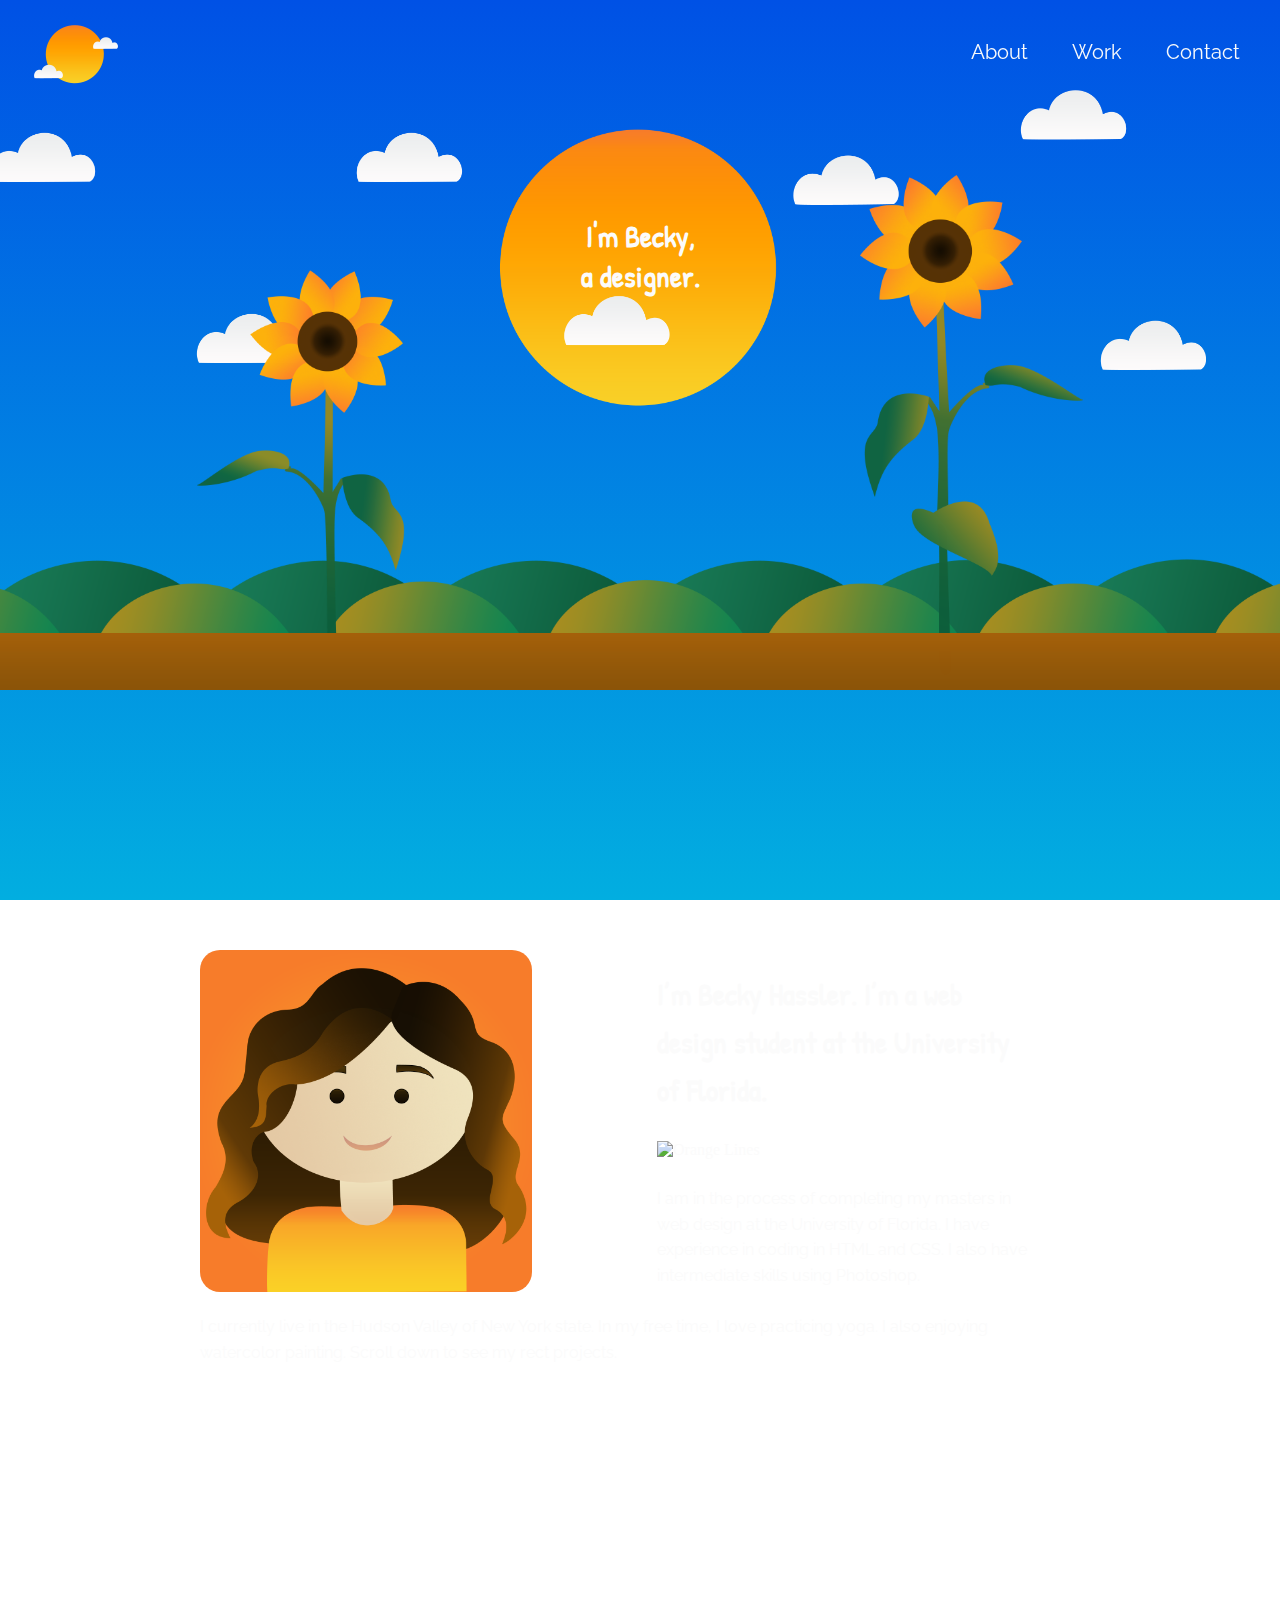
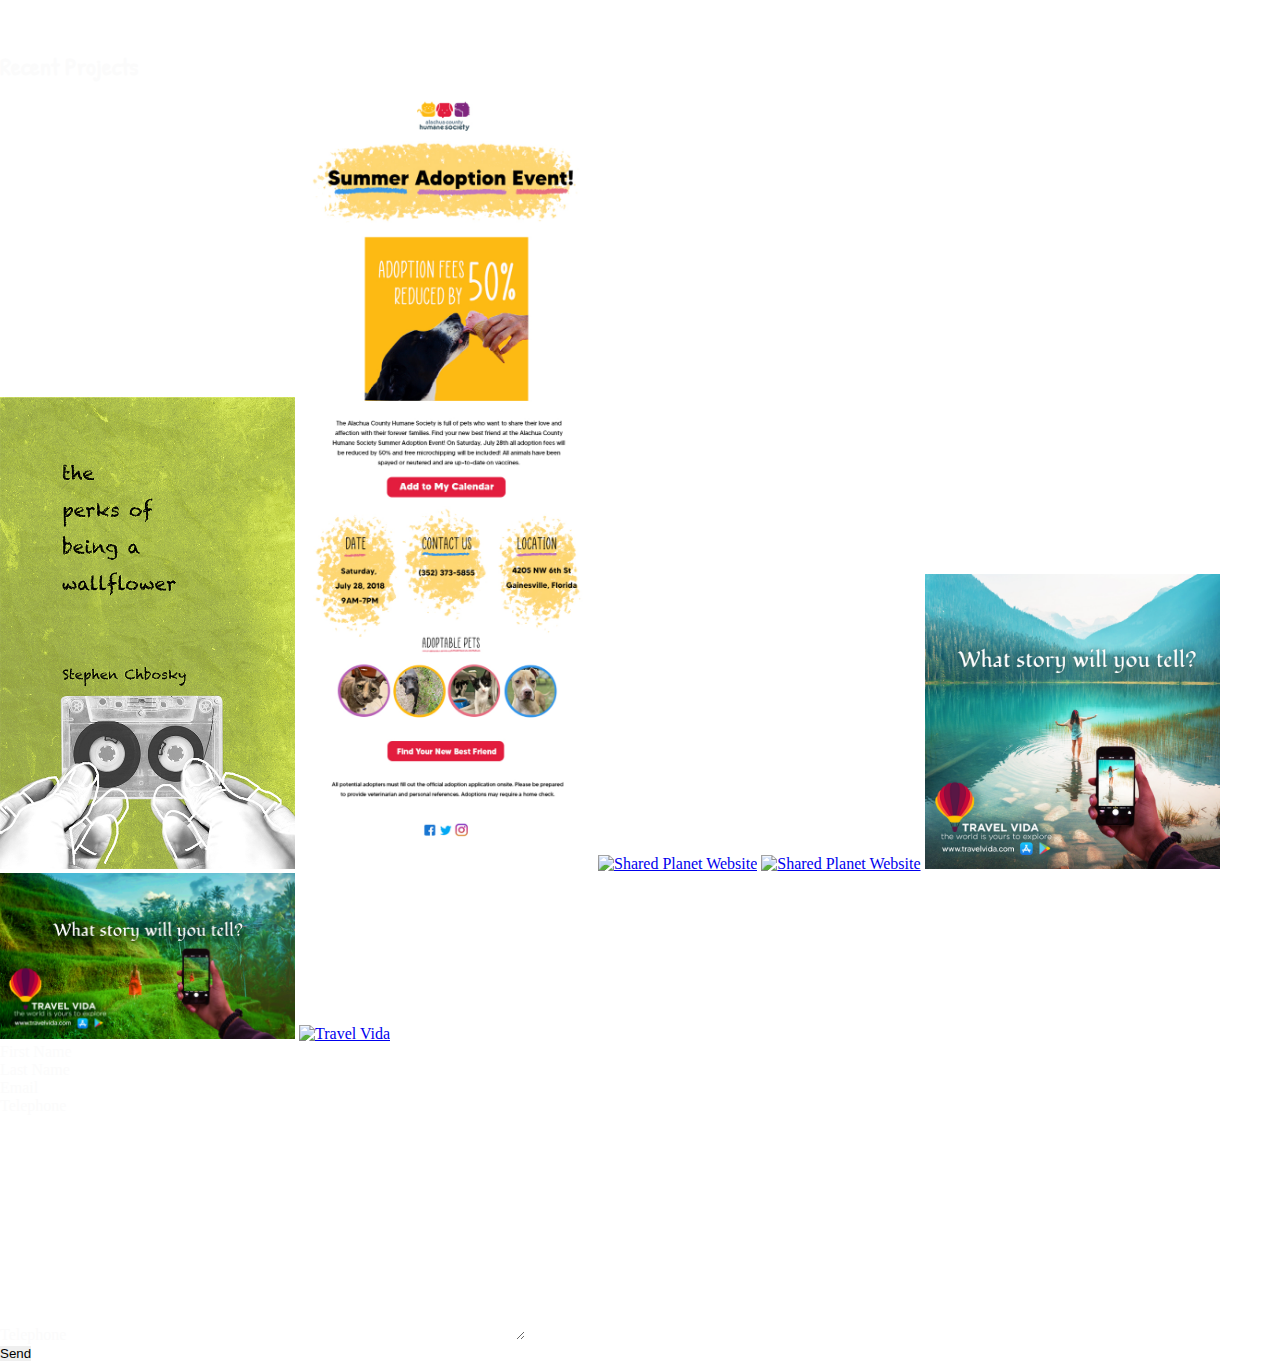
==== index.html @ 5abe700c "corrected home images & styled" ====
<!DOCTYPE html>
<html lang="en" dir="ltr">

<head>
  <meta charset="utf-8">
  <title>Becky Hassler's Portfolio Website</title>

  <!-- CSS -->
  <link href="lightbox/css/lightbox.css" rel="stylesheet">
  <link rel="stylesheet" href="css/styles.css">

  <!--Scripts-->
  <script src="https://ajax.googleapis.com/ajax/libs/jquery/3.3.1/jquery.min.js"></script>
  <script src="scripts/scripts.js" type="text/text/javascript"></script>

  <!-- Google Fonts -->
  <link rel="preconnect" href="https://fonts.gstatic.com">
  <link href="https://fonts.googleapis.com/css2?family=Patrick+Hand&family=Raleway:wght@500;600;700&display=swap" rel="stylesheet">

  <!-- FAVIcon -->
  <link rel="shortcut icon" href="images/favicon.ico" type="img/ico">

</head>

<body>

  <!--Header-->

  <header>
    <nav>
      <ul>
        <li><a href="#home"><img src="images/logo.png" alt="logo" title="Logo"></a></li>
        <li><a href="#about">About</a></li>
        <li><a href="#work">Work</a></li>
        <li><a href="#contact">Contact</a></li>
      </ul>
    </nav>
  </header>

  <main>

    <!--Home Section-->

    <section class="home-section" id="home">
      <div class="container">
        <h1>I'm Becky,<br>a designer.</h1>
        <img class="sun" src="images/sun.png" alt="Sun" title="Sun">
        <img class="home-clouds1" src="images/home-clouds.png" alt="Cloud" title="Cloud">
        <img class="home-clouds2" src="images/home-clouds.png" alt="Cloud" title="Cloud">
        <img class="small-sunflower" src="images/small-sunflower.png" alt="Sunflower" title="Sunflower">
        <img class="medium-sunflower" src="images/medium-sunflower.png" alt="Sunflower" title="Sunflower">
        <img class="hills" src="images/hills.png" alt="Hills" title="Hills">
        <img class="ground" src="images/ground.png" alt="Ground" title="Ground">
      </div>
    </section>

    <!--About Section-->

    <section class="about" id="about">
      <div class="container">
        <img src="images/profile-pic.png" class="profile-pic alt=" Profile picture" title="Profile picture">
        <h2>I’m Becky Hassler. I’m a web design student at the University of Florida.</h2>
        <img src="images/orange-lines.png" alt="Orange Lines" title="Orange Lines" class="orange-lines">
        <div class="about-text">
          <p>I am in the process of completing my masters in web design at the University of Florida. I have experience in coding in HTML and CSS. I also have intermediate skills using Photoshop.</p>
<br />
          <p>I currently live in the Hudson Valley of New York state. In my free time, I love practicing yoga. I also enjoying watercolor painting. Scroll down to see my rect projects.</p>
        </div>
      </div>

    </section>

    <!--Work Section-->

    <section class="work" id="work">

      <h2>Recent Projects</h2>
      <a href="images/ebook-project.jpg" data-lightbox="image-1" data-title="E-book cover design"><img src="images/ebook-project.jpg" alt="The Perks of Being a Wallflower" title="The Perks of Being a Wallflower"></a>

      <a href="images/email-project.jpg" data-lightbox="image-2" data-title="E-blast for animal shelter"><img src="images/email-project.jpg" alt="Summer Adoption Event" title="Summer Adoption Event"></a>

      <a href="images/desktop-project.png" data-lightbox="image-3" data-title="Desktop version of a website redesign for an indie makeup brand"><img src="images/desktop-project.png" alt="Shared Planet Website" title="Shared Planet Website"></a>

      <a href="images/mobile-project.png" data-lightbox="image-3" data-title="Desktop version of a website redesign for an indie makeup brand"><img src="images/mobile-project.png" alt="Shared Planet Website" title="Shared Planet Website"></a>

      <a href="images/instagram-project.jpg" data-lightbox="image-4" data-title="Instagram ad for travel company"><img src="images/instagram-project.jpg" alt="Travel Vida" title="Travel Vida"></a>

      <a href="images/twitter-project.png" data-lightbox="image-4" data-title="Twitter ad for travel company"><img src="images/twitter-project.png" alt="Travel Vida" title="Travel Vida"></a>

      <a href="images/facebook-project.gif" data-lightbox="image-4" data-title="Facebook ad for travel company"><img src="images/facebook-project.gif" alt="Travel Vida" title="Travel Vida"></a>

    </section>

    <!--Contact Section-->

    <section class="contact" id="contact">
      <!-- FORM STARTS HERE -->
      <form class="contact-form" id="test_form" name="test_form" method="post" action="form.php" onsubmit="return validateForm(this)">
        <div class="first-name">
          <label for="firstname" class="label_input_wrap">First Name</label>
          <input type="text" name="firstname" id="firstname">
        </div>

        <div class="last-name">
          <label for="lastname" class="label-input-wrap">Last Name</label>
          <input type="text" name="lastname" id="lastname">
        </div>

        <div class="email">
          <label for="email" class="label_input_wrap">Email</label>
          <input type="email" name="email" id="email">
        </div>

        <div class="telephone">
          <label for="telephone" class="label_input_wrap">Telephone</label>
          <input type="tel" name="telephone" id="telephone">
        </div>

        <div class="message">
          <label for="message" class="label_input_wrap">Telephone</label>
          <textarea name="message" id="message" cols="55" rows="15"></textarea>
        </div>

        <div class="submit">
          <input type="submit" value="Send">
        </div>
      </form>
    </section>
  </main>
  <script src="lightbox/js/lightbox.js"></script>
</body>

</html>
---- css/styles.css ----
* {
  margin: 0;
  padding: 0;
  border: 0;
}

html {
  color: #fbfbfb;
  background-image: linear-gradient(#0051e5, #02aee0);
  background-repeat: no-repeat;
  background-attachment: fixed;
  background-size: cover;
}

h2,
h3,
h4,
h5,
h6 {
  font-family: 'Patrick Hand', cursive;
}

p {
  font-family: 'Raleway', sans-serif;
}

/*========================================================
*
*
*                      Header
*
*
===========================================================*/

header {
  position: fixed;
  text-align: right;
  left: 0;
  right: 0;
  margin: 40px 20px 0;
  z-index: 99;
}

header nav ul li {
  display: inline;
  text-align: right;
}

header nav ul li img {
  float: left;
  position: relative;
  top: -30px;
}

header nav a {
  text-decoration: none;
  color: #fbfbfb;
  font-family: 'Raleway', sans-serif;
  font-weight: normal;
  font-size: 20px;
  margin: 20px 20px 0;
}

/*========================================================
*
*
*                      Home Section
*
*
===========================================================*/

.container {
  height: 800px;
}

.hills {
  width: 100%;
  bottom: -55px;
  position: relative;
  z-index: 3;
}

.ground {
  width: 100%;
  bottom: -50px;
  position: relative;
  z-index: 5;
}

.home-section {
  text-align: center;
  position: relative;
}

.home-section h1 {
  font-family: 'Patrick Hand', cursive;
  font-size: 30px;
  position: absolute;
  top: 27%;
  left: 50%;
  transform: translate(-50%,0);
  z-index: 2;
}

.sun {
  width: 300px;
  position: absolute;
  top: 15%;
  left: 50%;
  transform: translate(-50%,0);
  z-index: 1;
}

.home-clouds1 {
  width: 95%;
  position: absolute;
  z-index: 3;
  left: -1500px;
  top: 90px;
  animation: drift 45s forwards infinite linear;
}

.home-clouds2 {
  width: 95%;
  position: absolute;
  z-index: 3;
  left: -10px;
  top: 90px;
  animation: drift 45s forwards infinite linear;
}

.small-sunflower {
  position: relative;
  height: 400px;
  left: -17%;
  top: 150px;
  z-index: 4;
}

.medium-sunflower {
  position: relative;
  height: 500px;
  right: -17%;
  top: 175px;
  z-index: 4;
}

@keyframes drift {
  from {
    transform: translateX(0px);
  }
  to {
    transform: translateX(1200px);
  }
}

/*========================================================
*
*
*                      About Section
*
*
===========================================================*/

.profile-pic {
  float: left;
  width: 40%;
  margin-right: 125px;
  border-radius: 20px;
}

.about .container {
  padding-top: 150px;
  margin-right: 250px;
  margin-left: 200px;
  height: 700px;
  position: relative;
}

.about h2 {
  font-size: 30px;
  line-height: 1.6;
  margin: 20px 0 27px 0;
}

.orange-lines {
  width: 15%;
}

.about-text {
  font-size: 16px;
  line-height: 1.6;
  margin-top: 27px;
}


/*========================================================
*
*
*                      Work Section
*
*
===========================================================*/

.work img {
  width: 295px;
}

.lb-caption {
  font-family: 'Raleway', sans-serif;
  font-size: 16px;
}
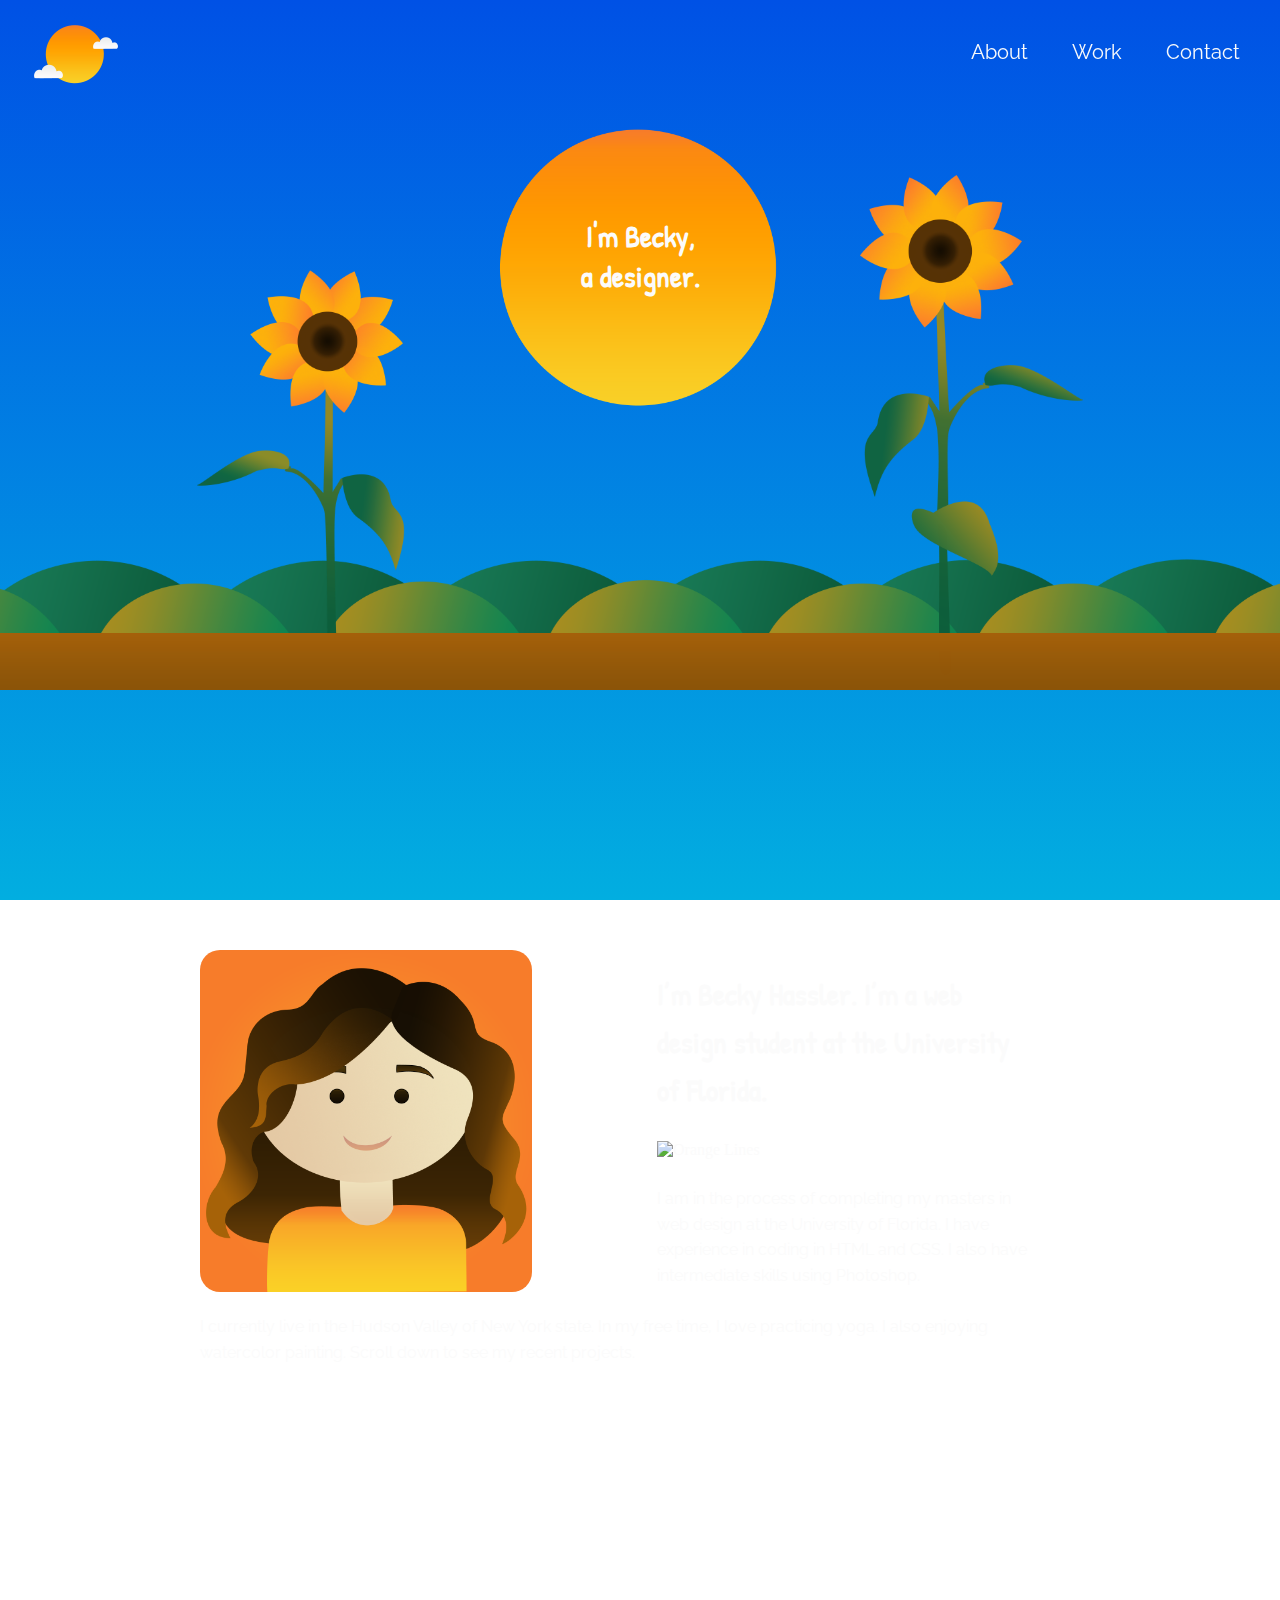
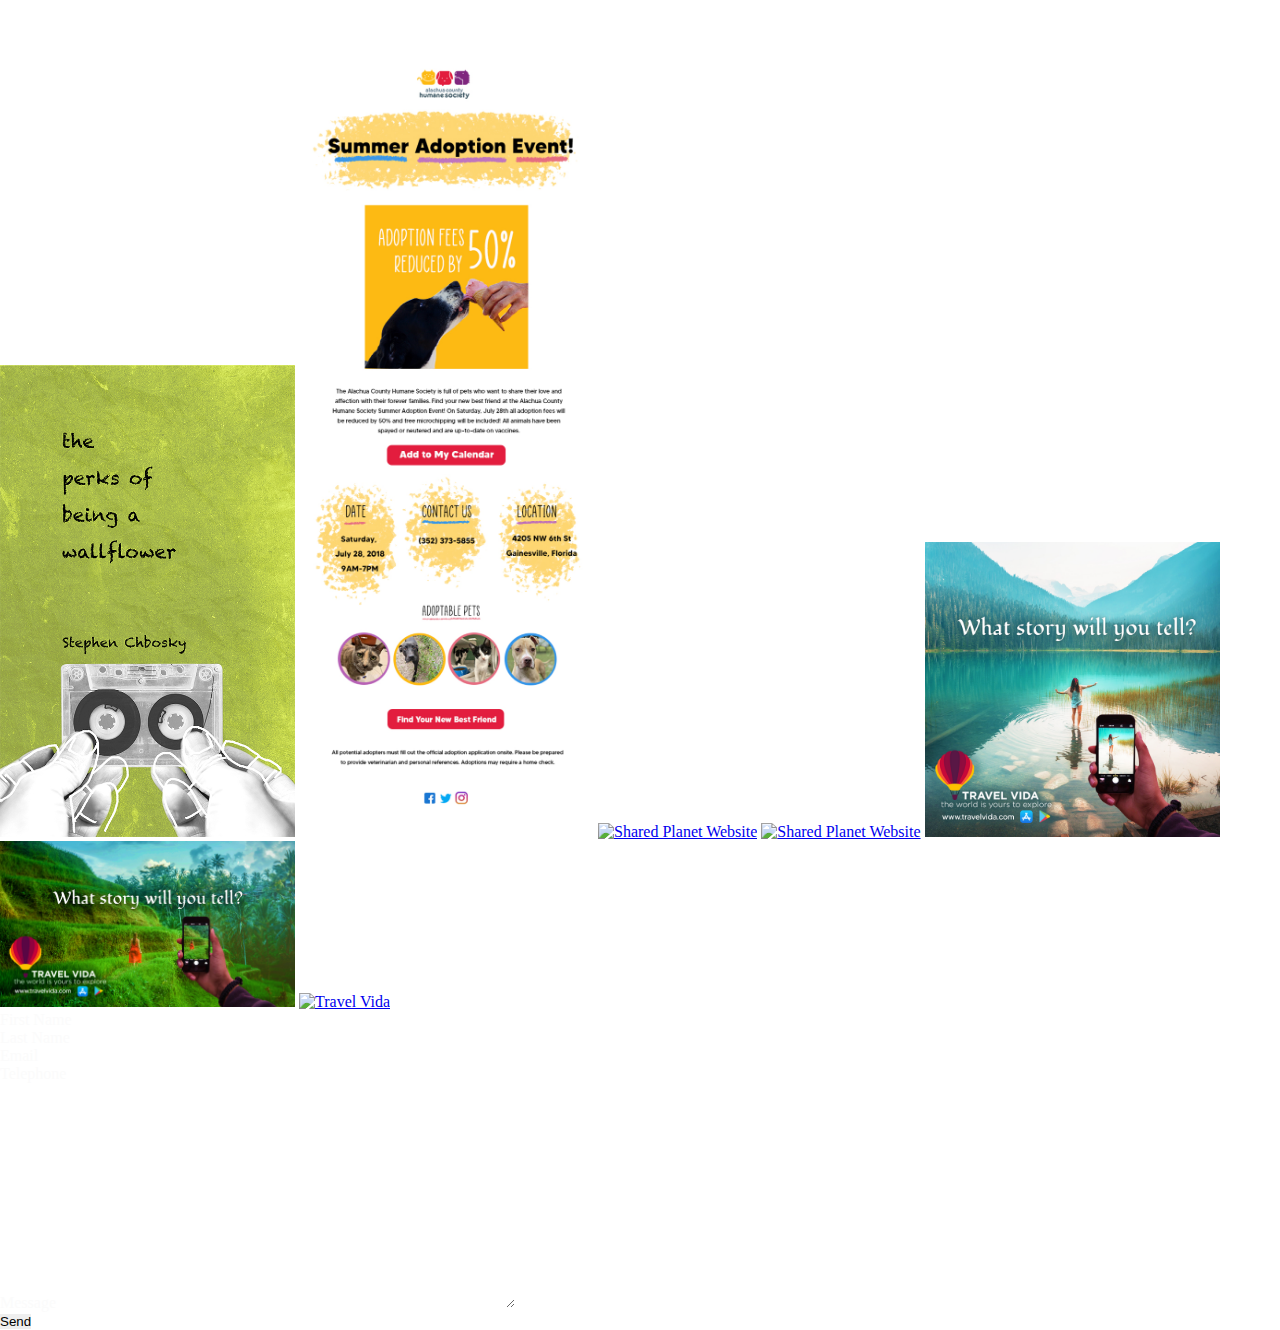
==== commit 9e856c82: "styled home cloud animation" ====
--- a/index.html
+++ b/index.html
@@ -45,8 +45,9 @@
       <div class="container">
         <h1>I'm Becky,<br>a designer.</h1>
         <img class="sun" src="images/sun.png" alt="Sun" title="Sun">
-        <img class="home-clouds1" src="images/home-clouds.png" alt="Cloud" title="Cloud">
-        <img class="home-clouds2" src="images/home-clouds.png" alt="Cloud" title="Cloud">
+        <img class="home-clouds1" src="images/home-clouds.png" alt="Clouds" title="Clouds">
+        <img class="home-clouds2" src="images/home-clouds.png" alt="Clouds" title="Clouds">
+        <img class="home-clouds3" src="images/home-clouds.png" alt="Clouds" title="Clouds">
         <img class="small-sunflower" src="images/small-sunflower.png" alt="Sunflower" title="Sunflower">
         <img class="medium-sunflower" src="images/medium-sunflower.png" alt="Sunflower" title="Sunflower">
         <img class="hills" src="images/hills.png" alt="Hills" title="Hills">
@@ -63,8 +64,8 @@
         <img src="images/orange-lines.png" alt="Orange Lines" title="Orange Lines" class="orange-lines">
         <div class="about-text">
           <p>I am in the process of completing my masters in web design at the University of Florida. I have experience in coding in HTML and CSS. I also have intermediate skills using Photoshop.</p>
-<br />
-          <p>I currently live in the Hudson Valley of New York state. In my free time, I love practicing yoga. I also enjoying watercolor painting. Scroll down to see my rect projects.</p>
+          <br>
+          <p>I currently live in the Hudson Valley of New York state. In my free time, I love practicing yoga. I also enjoying watercolor painting. Scroll down to see my recent projects.</p>
         </div>
       </div>
 
@@ -74,7 +75,6 @@
 
     <section class="work" id="work">
 
-      <h2>Recent Projects</h2>
       <a href="images/ebook-project.jpg" data-lightbox="image-1" data-title="E-book cover design"><img src="images/ebook-project.jpg" alt="The Perks of Being a Wallflower" title="The Perks of Being a Wallflower"></a>
 
       <a href="images/email-project.jpg" data-lightbox="image-2" data-title="E-blast for animal shelter"><img src="images/email-project.jpg" alt="Summer Adoption Event" title="Summer Adoption Event"></a>
@@ -117,7 +117,7 @@
         </div>
 
         <div class="message">
-          <label for="message" class="label_input_wrap">Telephone</label>
+          <label for="message" class="label_input_wrap">Message</label>
           <textarea name="message" id="message" cols="55" rows="15"></textarea>
         </div>
 
--- a/css/styles.css
+++ b/css/styles.css
@@ -10,6 +10,10 @@
   background-repeat: no-repeat;
   background-attachment: fixed;
   background-size: cover;
+}
+
+body {
+   overflow-x: hidden;
 }
 
 h2,
@@ -117,16 +121,25 @@
   z-index: 3;
   left: -1500px;
   top: 90px;
-  animation: drift 45s forwards infinite linear;
+  animation: idrift 90s forwards infinite linear 45s;
 }
 
 .home-clouds2 {
   width: 95%;
   position: absolute;
   z-index: 3;
-  left: -10px;
+  left: -1500px;
   top: 90px;
-  animation: drift 45s forwards infinite linear;
+  animation: idrift 90s forwards infinite linear;
+}
+
+.home-clouds3 {
+  width: 95%;
+  position: absolute;
+  z-index: 3;
+  right: -1500px;
+  top: 90px;
+  animation: drift 120s forwards 1 linear;
 }
 
 .small-sunflower {
@@ -145,12 +158,21 @@
   z-index: 4;
 }
 
+@keyframes idrift {
+  from {
+    transform: translateX(0px);
+  }
+  to {
+    transform: translateX(3000px);
+  }
+}
+
 @keyframes drift {
   from {
-    transform: translateX(0px);
+    transform: translateX(-1500px);
   }
   to {
-    transform: translateX(1200px);
+    transform: translateX(3000px);
   }
 }
 
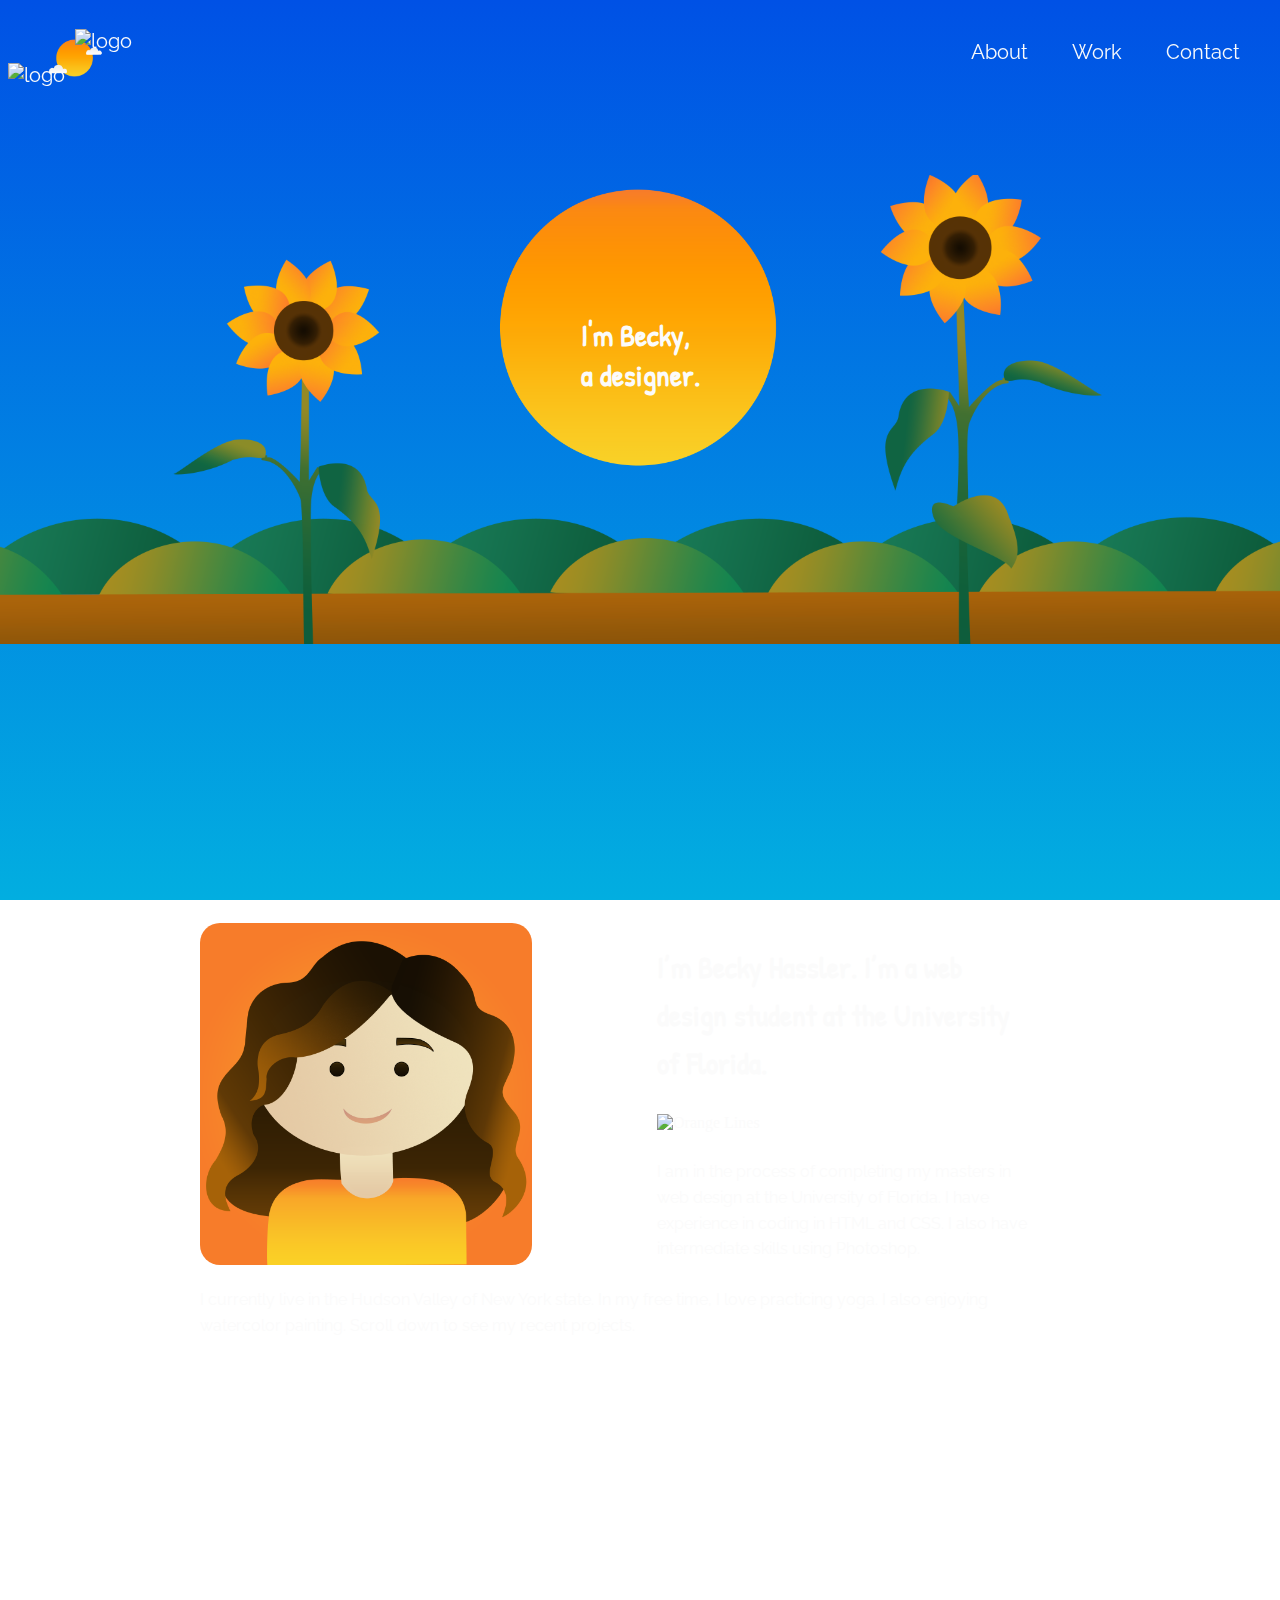
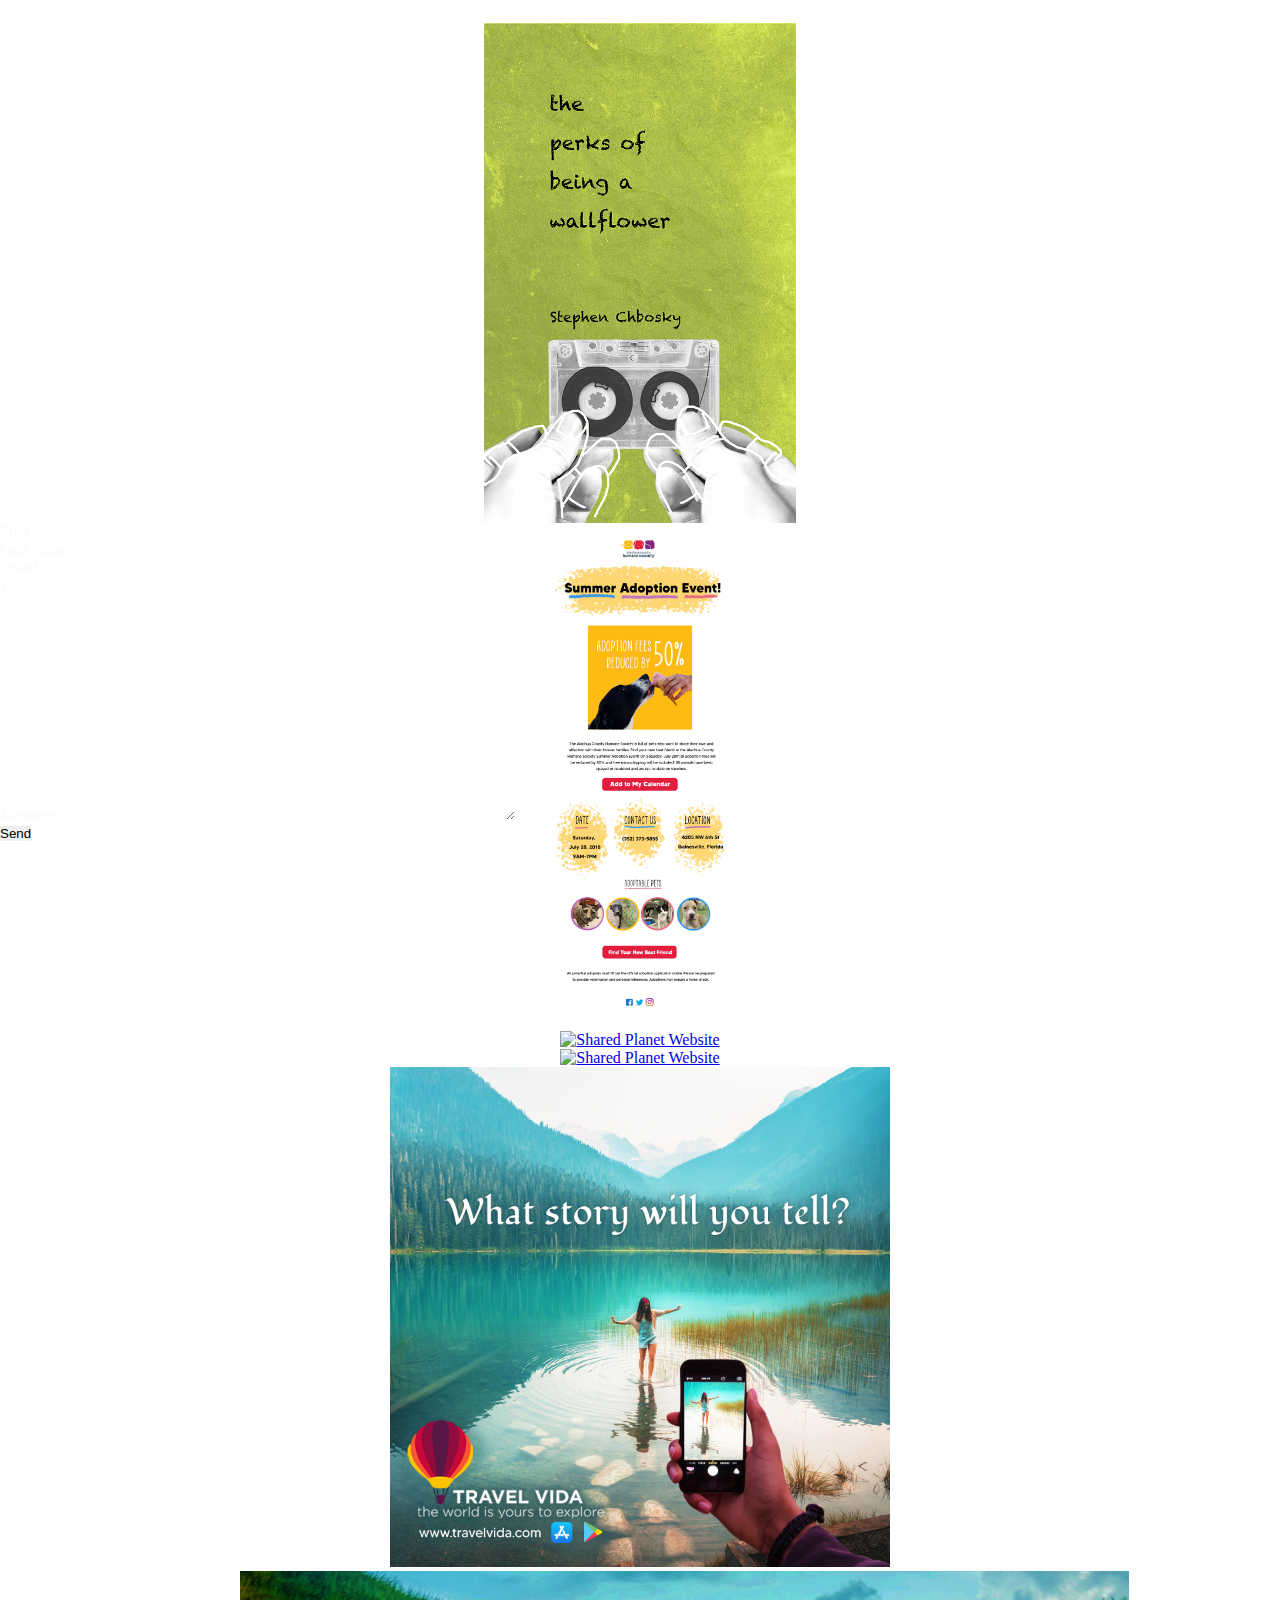
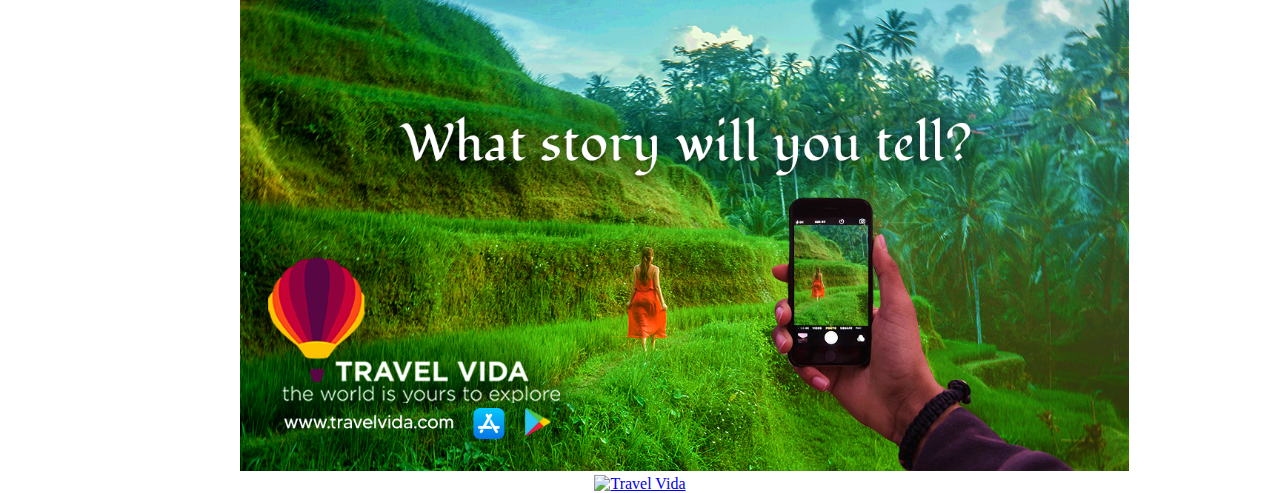
==== commit 18a4017d: "styled slider" ====
--- a/index.html
+++ b/index.html
@@ -5,13 +5,15 @@
   <meta charset="utf-8">
   <title>Becky Hassler's Portfolio Website</title>
 
-  <!-- CSS -->
+  <!-- Stylesheet -->
   <link href="lightbox/css/lightbox.css" rel="stylesheet">
+  <link rel="stylesheet" href="css/slick.css">
+  <link rel="stylesheet" href="css/slick-theme.css">
   <link rel="stylesheet" href="css/styles.css">
 
   <!--Scripts-->
   <script src="https://ajax.googleapis.com/ajax/libs/jquery/3.3.1/jquery.min.js"></script>
-  <script src="scripts/scripts.js" type="text/text/javascript"></script>
+  <script src="js/scripts.js" type="text/text/javascript"></script>
 
   <!-- Google Fonts -->
   <link rel="preconnect" href="https://fonts.gstatic.com">
@@ -19,6 +21,9 @@
 
   <!-- FAVIcon -->
   <link rel="shortcut icon" href="images/favicon.ico" type="img/ico">
+
+  <!--FontAwesome-->
+  <script src="https://kit.fontawesome.com/1c337c1bea.js" crossorigin="anonymous"></script>
 
 </head>
 
@@ -29,7 +34,8 @@
   <header>
     <nav>
       <ul>
-        <li><a href="#home"><img src="images/logo.png" alt="logo" title="Logo"></a></li>
+        <li><a href="#home" class="logo"><img class="logo" src="images/logo.png" alt="logo" title="Logo"><img class="logo-cloud-top" src="images/logo-cloud.png" alt="logo" title="Logo"><img class="logo-cloud-bottom" src="images/logo-cloud.png"
+              alt="logo" title="Logo"></a></li>
         <li><a href="#about">About</a></li>
         <li><a href="#work">Work</a></li>
         <li><a href="#contact">Contact</a></li>
@@ -48,9 +54,6 @@
         <img class="home-clouds1" src="images/home-clouds.png" alt="Clouds" title="Clouds">
         <img class="home-clouds2" src="images/home-clouds.png" alt="Clouds" title="Clouds">
         <img class="home-clouds3" src="images/home-clouds.png" alt="Clouds" title="Clouds">
-        <img class="small-sunflower" src="images/small-sunflower.png" alt="Sunflower" title="Sunflower">
-        <img class="medium-sunflower" src="images/medium-sunflower.png" alt="Sunflower" title="Sunflower">
-        <img class="hills" src="images/hills.png" alt="Hills" title="Hills">
         <img class="ground" src="images/ground.png" alt="Ground" title="Ground">
       </div>
     </section>
@@ -74,21 +77,38 @@
     <!--Work Section-->
 
     <section class="work" id="work">
+      <div class="container">
+        <div class="slider">
+          <div>
+            <a href="images/ebook-project.jpg" data-lightbox="image-1" data-title="E-book cover design"><img src="images/ebook-project.jpg" alt="The Perks of Being a Wallflower" title="The Perks of Being a Wallflower"></a>
+          </div>
 
-      <a href="images/ebook-project.jpg" data-lightbox="image-1" data-title="E-book cover design"><img src="images/ebook-project.jpg" alt="The Perks of Being a Wallflower" title="The Perks of Being a Wallflower"></a>
+          <div>
+            <a href="images/email-project.jpg" data-lightbox="image-1" data-title="E-blast for animal shelter"><img src="images/email-project.jpg" alt="Summer Adoption Event" title="Summer Adoption Event"></a>
+          </div>
 
-      <a href="images/email-project.jpg" data-lightbox="image-2" data-title="E-blast for animal shelter"><img src="images/email-project.jpg" alt="Summer Adoption Event" title="Summer Adoption Event"></a>
+          <div>
+            <a href="images/desktop-project.png" data-lightbox="image-1" data-title="Desktop version of a website redesign for an indie makeup brand"><img src="images/desktop-project.png" alt="Shared Planet Website" title="Shared Planet Website"></a>
+          </div>
 
-      <a href="images/desktop-project.png" data-lightbox="image-3" data-title="Desktop version of a website redesign for an indie makeup brand"><img src="images/desktop-project.png" alt="Shared Planet Website" title="Shared Planet Website"></a>
+          <div>
+            <a href="images/mobile-project.png" data-lightbox="image-1" data-title="Desktop version of a website redesign for an indie makeup brand"><img src="images/mobile-project.png" alt="Shared Planet Website" title="Shared Planet Website"></a>
+          </div>
 
-      <a href="images/mobile-project.png" data-lightbox="image-3" data-title="Desktop version of a website redesign for an indie makeup brand"><img src="images/mobile-project.png" alt="Shared Planet Website" title="Shared Planet Website"></a>
+          <div>
+            <a href="images/instagram-project.jpg" data-lightbox="image-1" data-title="Instagram ad for travel company"><img src="images/instagram-project.jpg" alt="Travel Vida" title="Travel Vida"></a>
+          </div>
 
-      <a href="images/instagram-project.jpg" data-lightbox="image-4" data-title="Instagram ad for travel company"><img src="images/instagram-project.jpg" alt="Travel Vida" title="Travel Vida"></a>
+          <div>
+            <a href="images/twitter-project.png" data-lightbox="image-1" data-title="Twitter ad for travel company"><img src="images/twitter-project.png" alt="Travel Vida" title="Travel Vida"></a>
+          </div>
 
-      <a href="images/twitter-project.png" data-lightbox="image-4" data-title="Twitter ad for travel company"><img src="images/twitter-project.png" alt="Travel Vida" title="Travel Vida"></a>
+          <div>
+            <a href="images/facebook-project.gif" data-lightbox="image-1" data-title="Facebook ad for travel company"><img src="images/facebook-project.gif" alt="Travel Vida" title="Travel Vida"></a>
+          </div>
 
-      <a href="images/facebook-project.gif" data-lightbox="image-4" data-title="Facebook ad for travel company"><img src="images/facebook-project.gif" alt="Travel Vida" title="Travel Vida"></a>
-
+        </div>
+      </div>
     </section>
 
     <!--Contact Section-->
@@ -126,8 +146,18 @@
         </div>
       </form>
     </section>
+    <footer>
+      <p>
+        Website by Becky Hassler
+      </p>
+    </footer>
   </main>
+
   <script src="lightbox/js/lightbox.js"></script>
+  <script type="text/javascript" src="https://code.jquery.com/jquery-1.11.0.min.js"></script>
+  <script type="text/javascript" src="https://code.jquery.com/jquery-migrate-1.2.1.min.js"></script>
+  <script type="text/javascript" src="js/slick.min.js"></script>
+  <script type="text/javascript" src="js/scripts.js"></script>
 </body>
 
 </html>
--- a/css/styles.css
+++ b/css/styles.css
@@ -1,3 +1,11 @@
+/*========================================================
+*
+*
+*                      Universal Styling
+*
+*
+===========================================================*/
+
 * {
   margin: 0;
   padding: 0;
@@ -45,15 +53,45 @@
   z-index: 99;
 }
 
+
 header nav ul li {
   display: inline;
   text-align: right;
-}
-
-header nav ul li img {
+  padding: 15px 0 10px;
+}
+
+header nav ul li:hover {
+  background-image: linear-gradient(#f77c2a, #fad126);
+  border-radius: 10px;
+}
+
+.logo {
   float: left;
   position: relative;
-  top: -30px;
+  top: -15px;
+  width: 75px;
+}
+
+.logo-cloud-top {
+  width: 40px;
+  position: relative;
+  top: -75px;
+  right: -17px;
+}
+
+.logo-cloud-top:hover {
+  animation: logo-drift-top 1s forwards 1 linear;
+}
+
+.logo-cloud-bottom {
+  width: 40px;
+  position: relative;
+  top: -65px;
+  left: -50px;
+}
+
+.logo-cloud-bottom:hover {
+  animation: logo-drift-bottom 1s forwards 1 linear;
 }
 
 header nav a {
@@ -65,6 +103,24 @@
   margin: 20px 20px 0;
 }
 
+@keyframes logo-drift-top {
+  from {
+    transform: translateX(0px);
+  }
+  to {
+    transform: translateX(-75px);
+  }
+}
+
+@keyframes logo-drift-bottom {
+  from {
+    transform: translateX(0px);
+  }
+  to {
+    transform: translateX(65px);
+  }
+}
+
 /*========================================================
 *
 *
@@ -73,34 +129,24 @@
 *
 ===========================================================*/
 
-.container {
+.home .container {
   height: 800px;
-}
-
-.hills {
-  width: 100%;
-  bottom: -55px;
-  position: relative;
-  z-index: 3;
+  text-align: center;
+  position: relative;
 }
 
 .ground {
   width: 100%;
-  bottom: -50px;
+  bottom: -175px;
   position: relative;
   z-index: 5;
-}
-
-.home-section {
-  text-align: center;
-  position: relative;
 }
 
 .home-section h1 {
   font-family: 'Patrick Hand', cursive;
   font-size: 30px;
   position: absolute;
-  top: 27%;
+  top: 35%;
   left: 50%;
   transform: translate(-50%,0);
   z-index: 2;
@@ -109,7 +155,7 @@
 .sun {
   width: 300px;
   position: absolute;
-  top: 15%;
+  top: 20%;
   left: 50%;
   transform: translate(-50%,0);
   z-index: 1;
@@ -142,22 +188,6 @@
   animation: drift 120s forwards 1 linear;
 }
 
-.small-sunflower {
-  position: relative;
-  height: 400px;
-  left: -17%;
-  top: 150px;
-  z-index: 4;
-}
-
-.medium-sunflower {
-  position: relative;
-  height: 500px;
-  right: -17%;
-  top: 175px;
-  z-index: 4;
-}
-
 @keyframes idrift {
   from {
     transform: translateX(0px);
@@ -183,6 +213,13 @@
 *
 *
 ===========================================================*/
+
+.about .container {
+  height: 500px;
+  padding-top: 150px;
+  margin: 300px 250px 0 200px;
+  position: relative;
+}
 
 .profile-pic {
   float: left;
@@ -191,14 +228,6 @@
   border-radius: 20px;
 }
 
-.about .container {
-  padding-top: 150px;
-  margin-right: 250px;
-  margin-left: 200px;
-  height: 700px;
-  position: relative;
-}
-
 .about h2 {
   font-size: 30px;
   line-height: 1.6;
@@ -215,7 +244,6 @@
   margin-top: 27px;
 }
 
-
 /*========================================================
 *
 *
@@ -224,11 +252,71 @@
 *
 ===========================================================*/
 
+.work .container {
+  position: relative;
+  padding-top: 200px;
+  height: 500px;
+}
+
+.work{
+  text-align: center;
+}
+
 .work img {
-  width: 295px;
+  height: 500px;
+  margin: 0 50px;
 }
 
 .lb-caption {
   font-family: 'Raleway', sans-serif;
   font-size: 16px;
 }
+
+/*========================================================
+*
+*
+*                      Slider Styling
+*
+*
+===========================================================*/
+
+.slider {
+  margin: 0 auto;
+  width: 900px;
+}
+
+.slick-slide {
+  position: relative;
+}
+
+.slick-prev::before {
+  content: "\f0a8";
+  font-family: "FontAwesome";
+  font-weight: 900;
+  font-size: 27px;
+  color: red;
+}
+
+/*========================================================
+*
+*
+*                      Contact Section
+*
+*
+===========================================================*/
+
+/*========================================================
+*
+*
+*                      Footer
+*
+*
+===========================================================*/
+
+footer {
+  text-align: center;
+}
+
+footer p {
+  margin: 100px 0 50px;
+}
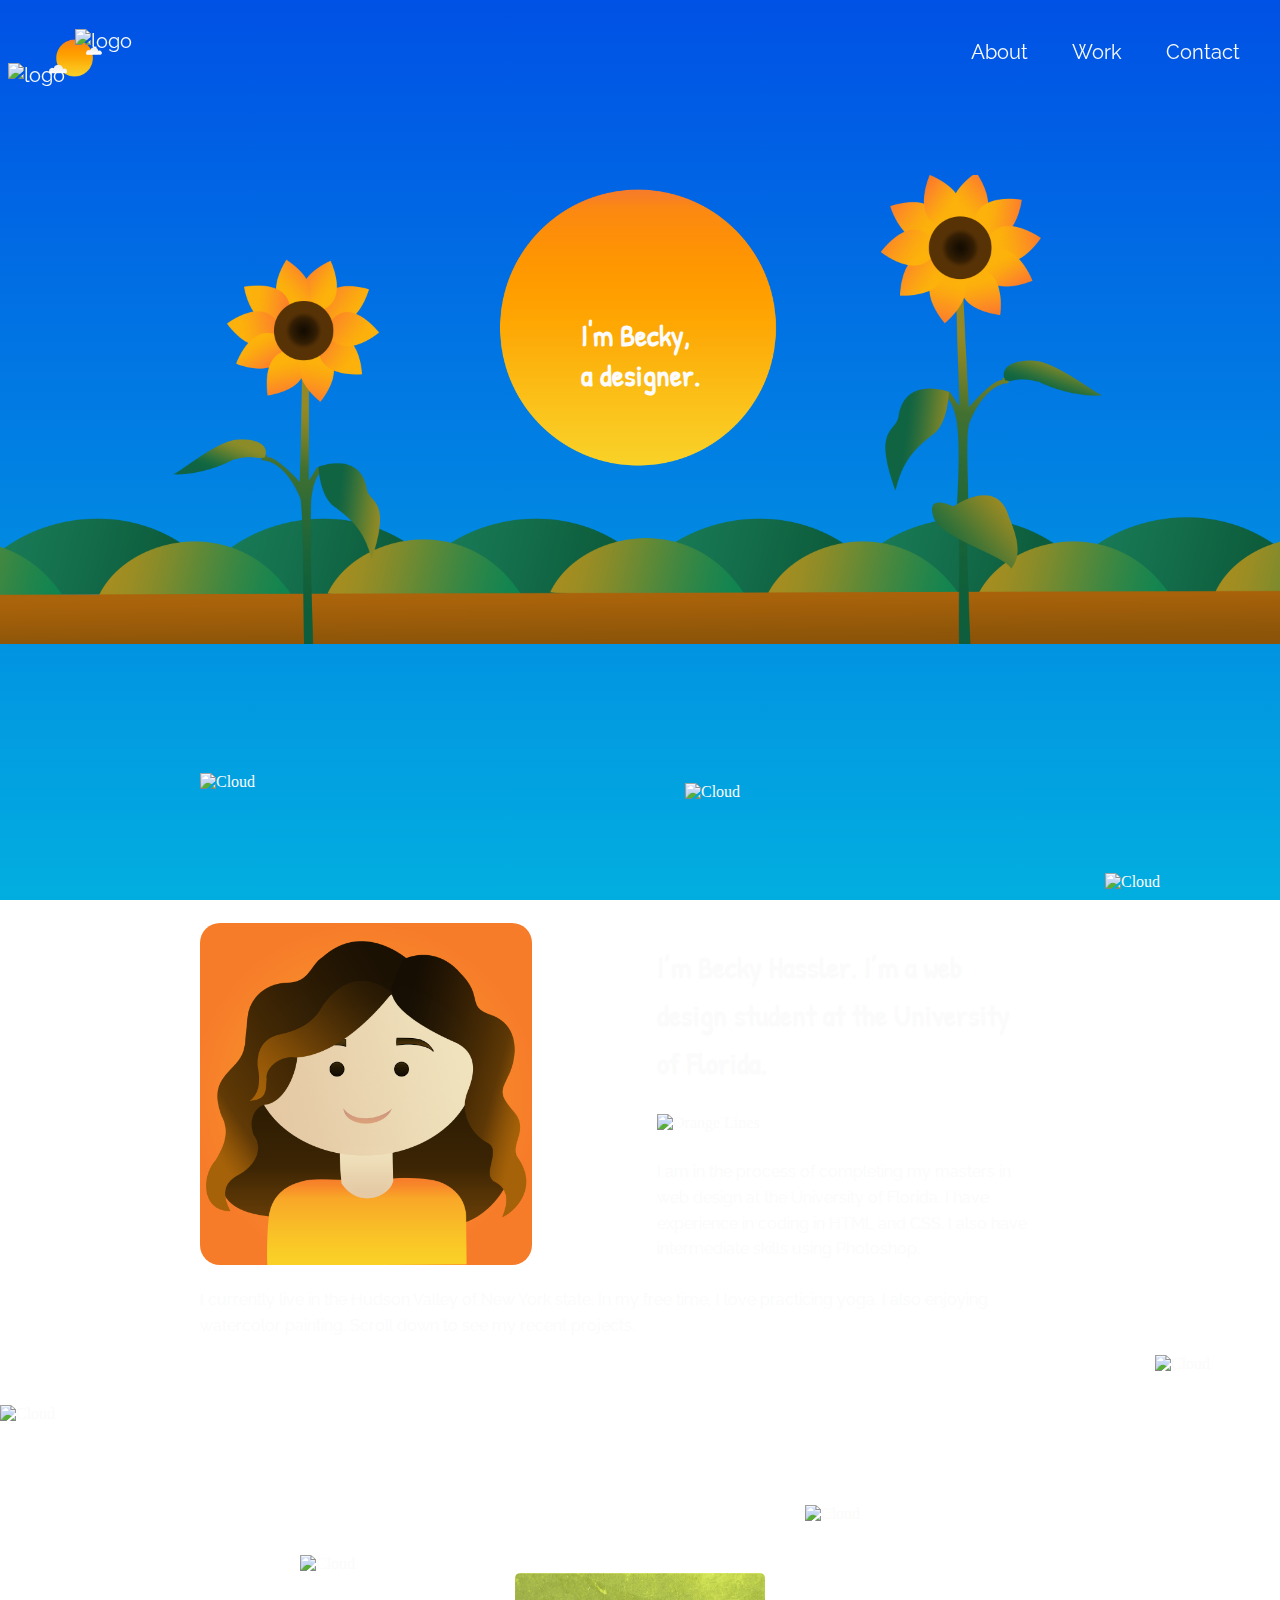
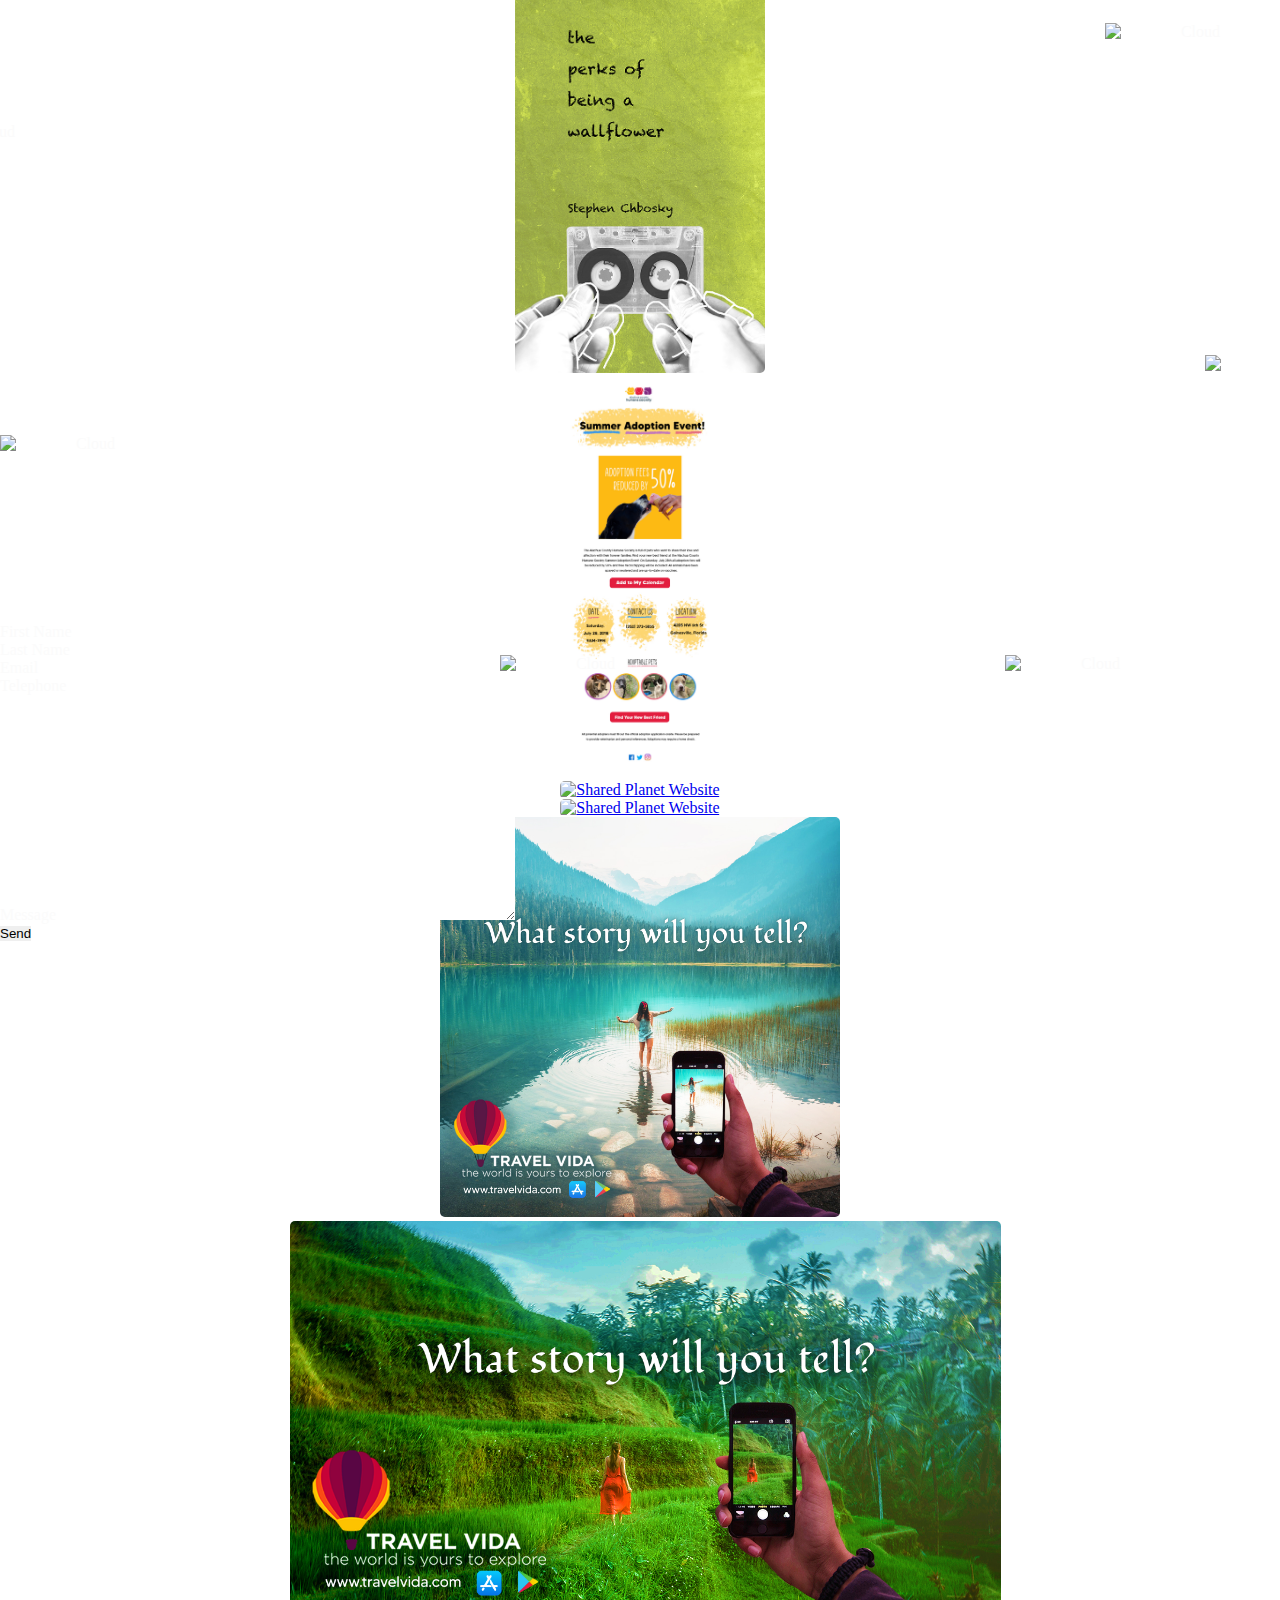
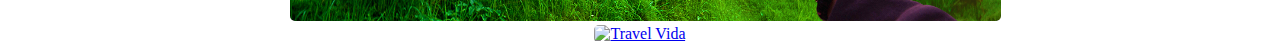
==== commit 428cd428: "added & styled clouds in about & work sections" ====
--- a/index.html
+++ b/index.html
@@ -70,6 +70,14 @@
           <br>
           <p>I currently live in the Hudson Valley of New York state. In my free time, I love practicing yoga. I also enjoying watercolor painting. Scroll down to see my recent projects.</p>
         </div>
+        <img class="about-cloud1 cloud" src="images/cloud.png" alt="Cloud" title="Cloud">
+        <img class="about-cloud2 cloud" src="images/cloud.png" alt="Cloud" title="Cloud">
+        <img class="about-cloud3 cloud" src="images/cloud.png" alt="Cloud" title="Cloud">
+        <img class="about-cloud4 cloud" src="images/cloud.png" alt="Cloud" title="Cloud">
+        <img class="about-cloud5 cloud" src="images/cloud.png" alt="Cloud" title="Cloud">
+        <img class="about-cloud6 cloud" src="images/cloud.png" alt="Cloud" title="Cloud">
+        <img class="about-cloud7 cloud" src="images/cloud.png" alt="Cloud" title="Cloud">
+        <img class="about-cloud8 cloud" src="images/cloud.png" alt="Cloud" title="Cloud">
       </div>
 
     </section>
@@ -80,71 +88,81 @@
       <div class="container">
         <div class="slider">
           <div>
-            <a href="images/ebook-project.jpg" data-lightbox="image-1" data-title="E-book cover design"><img src="images/ebook-project.jpg" alt="The Perks of Being a Wallflower" title="The Perks of Being a Wallflower"></a>
+            <a href="images/ebook-project.jpg" data-lightbox="image-1" data-title="E-book cover design"><img class="slider-img" src="images/ebook-project.jpg" alt="The Perks of Being a Wallflower" title="The Perks of Being a Wallflower"></a>
           </div>
 
           <div>
-            <a href="images/email-project.jpg" data-lightbox="image-1" data-title="E-blast for animal shelter"><img src="images/email-project.jpg" alt="Summer Adoption Event" title="Summer Adoption Event"></a>
+            <a href="images/email-project.jpg" data-lightbox="image-1" data-title="E-blast for animal shelter"><img class="slider-img" src="images/email-project.jpg" alt="Summer Adoption Event" title="Summer Adoption Event"></a>
           </div>
 
           <div>
-            <a href="images/desktop-project.png" data-lightbox="image-1" data-title="Desktop version of a website redesign for an indie makeup brand"><img src="images/desktop-project.png" alt="Shared Planet Website" title="Shared Planet Website"></a>
+            <a href="images/desktop-project.png" data-lightbox="image-1" data-title="Desktop version of a website redesign for an indie makeup brand"><img class="slider-img" src="images/desktop-project.png" alt="Shared Planet Website" title="Shared Planet Website"></a>
           </div>
 
           <div>
-            <a href="images/mobile-project.png" data-lightbox="image-1" data-title="Desktop version of a website redesign for an indie makeup brand"><img src="images/mobile-project.png" alt="Shared Planet Website" title="Shared Planet Website"></a>
+            <a href="images/mobile-project.png" data-lightbox="image-1" data-title="Desktop version of a website redesign for an indie makeup brand"><img class="slider-img" src="images/mobile-project.png" alt="Shared Planet Website" title="Shared Planet Website"></a>
           </div>
 
           <div>
-            <a href="images/instagram-project.jpg" data-lightbox="image-1" data-title="Instagram ad for travel company"><img src="images/instagram-project.jpg" alt="Travel Vida" title="Travel Vida"></a>
+            <a href="images/instagram-project.jpg" data-lightbox="image-1" data-title="Instagram ad for travel company"><img class="slider-img" src="images/instagram-project.jpg" alt="Travel Vida" title="Travel Vida"></a>
           </div>
 
           <div>
-            <a href="images/twitter-project.png" data-lightbox="image-1" data-title="Twitter ad for travel company"><img src="images/twitter-project.png" alt="Travel Vida" title="Travel Vida"></a>
+            <a href="images/twitter-project.png" data-lightbox="image-1" data-title="Twitter ad for travel company"><img class="slider-img" src="images/twitter-project.png" alt="Travel Vida" title="Travel Vida"></a>
           </div>
 
           <div>
-            <a href="images/facebook-project.gif" data-lightbox="image-1" data-title="Facebook ad for travel company"><img src="images/facebook-project.gif" alt="Travel Vida" title="Travel Vida"></a>
+            <a href="images/facebook-project.gif" data-lightbox="image-1" data-title="Facebook ad for travel company"><img class="slider-img" src="images/facebook-project.gif" alt="Travel Vida" title="Travel Vida"></a>
           </div>
 
         </div>
+        <img class="work-cloud1 cloud" src="images/cloud.png" alt="Cloud" title="Cloud">
+        <img class="work-cloud2 cloud" src="images/cloud.png" alt="Cloud" title="Cloud">
+        <img class="work-cloud3 cloud" src="images/cloud.png" alt="Cloud" title="Cloud">
+        <img class="work-cloud4 cloud" src="images/cloud.png" alt="Cloud" title="Cloud">
+        <img class="work-cloud5 cloud" src="images/cloud.png" alt="Cloud" title="Cloud">
+        <img class="work-cloud6 cloud" src="images/cloud.png" alt="Cloud" title="Cloud">
       </div>
+
     </section>
 
     <!--Contact Section-->
 
     <section class="contact" id="contact">
-      <!-- FORM STARTS HERE -->
-      <form class="contact-form" id="test_form" name="test_form" method="post" action="form.php" onsubmit="return validateForm(this)">
-        <div class="first-name">
-          <label for="firstname" class="label_input_wrap">First Name</label>
-          <input type="text" name="firstname" id="firstname">
-        </div>
+      <div class="container">
 
-        <div class="last-name">
-          <label for="lastname" class="label-input-wrap">Last Name</label>
-          <input type="text" name="lastname" id="lastname">
-        </div>
+        <!-- FORM STARTS HERE -->
+        <form class="contact-form" id="test_form" name="test_form" method="post" action="form.php" onsubmit="return validateForm(this)">
+          <div class="first-name">
+            <label for="firstname" class="label_input_wrap">First Name</label>
+            <input type="text" name="firstname" id="firstname">
+          </div>
 
-        <div class="email">
-          <label for="email" class="label_input_wrap">Email</label>
-          <input type="email" name="email" id="email">
-        </div>
+          <div class="last-name">
+            <label for="lastname" class="label-input-wrap">Last Name</label>
+            <input type="text" name="lastname" id="lastname">
+          </div>
 
-        <div class="telephone">
-          <label for="telephone" class="label_input_wrap">Telephone</label>
-          <input type="tel" name="telephone" id="telephone">
-        </div>
+          <div class="email">
+            <label for="email" class="label_input_wrap">Email</label>
+            <input type="email" name="email" id="email">
+          </div>
 
-        <div class="message">
-          <label for="message" class="label_input_wrap">Message</label>
-          <textarea name="message" id="message" cols="55" rows="15"></textarea>
-        </div>
+          <div class="telephone">
+            <label for="telephone" class="label_input_wrap">Telephone</label>
+            <input type="tel" name="telephone" id="telephone">
+          </div>
 
-        <div class="submit">
-          <input type="submit" value="Send">
-        </div>
-      </form>
+          <div class="message">
+            <label for="message" class="label_input_wrap">Message</label>
+            <textarea name="message" id="message" cols="55" rows="15"></textarea>
+          </div>
+
+          <div class="submit">
+            <input type="submit" value="Send">
+          </div>
+        </form>
+      </div>
     </section>
     <footer>
       <p>
--- a/css/styles.css
+++ b/css/styles.css
@@ -5,7 +5,6 @@
 *
 *
 ===========================================================*/
-
 * {
   margin: 0;
   padding: 0;
@@ -21,7 +20,7 @@
 }
 
 body {
-   overflow-x: hidden;
+  overflow-x: hidden;
 }
 
 h2,
@@ -36,6 +35,10 @@
   font-family: 'Raleway', sans-serif;
 }
 
+.cloud {
+  width: 175px;
+}
+
 /*========================================================
 *
 *
@@ -43,7 +46,6 @@
 *
 *
 ===========================================================*/
-
 header {
   position: fixed;
   text-align: right;
@@ -53,7 +55,6 @@
   z-index: 99;
 }
 
-
 header nav ul li {
   display: inline;
   text-align: right;
@@ -62,7 +63,7 @@
 
 header nav ul li:hover {
   background-image: linear-gradient(#f77c2a, #fad126);
-  border-radius: 10px;
+  border-radius: 7px;
 }
 
 .logo {
@@ -107,6 +108,7 @@
   from {
     transform: translateX(0px);
   }
+
   to {
     transform: translateX(-75px);
   }
@@ -116,6 +118,7 @@
   from {
     transform: translateX(0px);
   }
+
   to {
     transform: translateX(65px);
   }
@@ -128,7 +131,6 @@
 *
 *
 ===========================================================*/
-
 .home .container {
   height: 800px;
   text-align: center;
@@ -148,7 +150,7 @@
   position: absolute;
   top: 35%;
   left: 50%;
-  transform: translate(-50%,0);
+  transform: translate(-50%, 0);
   z-index: 2;
 }
 
@@ -157,7 +159,7 @@
   position: absolute;
   top: 20%;
   left: 50%;
-  transform: translate(-50%,0);
+  transform: translate(-50%, 0);
   z-index: 1;
 }
 
@@ -192,6 +194,7 @@
   from {
     transform: translateX(0px);
   }
+
   to {
     transform: translateX(3000px);
   }
@@ -201,6 +204,7 @@
   from {
     transform: translateX(-1500px);
   }
+
   to {
     transform: translateX(3000px);
   }
@@ -244,6 +248,54 @@
   margin-top: 27px;
 }
 
+.about-cloud1 {
+  position: absolute;
+  top: 0;
+  left: 0;
+}
+
+.about-cloud2 {
+  position: absolute;
+  top: 10px;
+  right: 170px;
+}
+
+.about-cloud3 {
+  position: absolute;
+  top: 100px;
+  right: -250px;
+}
+
+.about-cloud4 {
+  position: absolute;
+  bottom: 50px;
+  right: -300px;
+}
+
+.about-cloud5 {
+  position: absolute;
+  bottom: -100px;
+  right: 50px;
+}
+
+.about-cloud6 {
+  position: absolute;
+  bottom: -150px;
+  left: 100px;
+}
+
+.about-cloud7 {
+  position: absolute;
+  bottom: 0;
+  left: -200px;
+}
+
+.about-cloud8 {
+  position: absolute;
+  top: 200px;
+  left: -300px;
+}
+
 /*========================================================
 *
 *
@@ -252,19 +304,56 @@
 *
 ===========================================================*/
 
+.work-cloud1 {
+  position: absolute;
+  top: 200px;
+  right: 0;
+}
+
+.work-cloud2 {
+  position: absolute;
+  bottom: 100px;
+  right: -100px;
+}
+
+.work-cloud3 {
+  position: absolute;
+  bottom: -200px;
+  right: 100px;
+}
+
+.work-cloud4 {
+  position: absolute;
+  bottom: -200px;
+  left: 500px;
+}
+
+.work-cloud5 {
+  position: absolute;
+  bottom: 20px;
+  left: 0px;
+}
+
+.work-cloud6 {
+  position: absolute;
+  top: 300px;
+  left: -100px;
+}
+
 .work .container {
   position: relative;
-  padding-top: 200px;
+  padding-top: 150px;
   height: 500px;
 }
 
-.work{
+.work {
   text-align: center;
 }
 
-.work img {
-  height: 500px;
+.slider-img {
+  height: 400px;
   margin: 0 50px;
+  border-radius: 5px;
 }
 
 .lb-caption {
@@ -282,19 +371,18 @@
 
 .slider {
   margin: 0 auto;
-  width: 900px;
+  width: 800px;
 }
 
 .slick-slide {
   position: relative;
 }
 
-.slick-prev::before {
+.slick-prev:before {
   content: "\f0a8";
   font-family: "FontAwesome";
-  font-weight: 900;
-  font-size: 27px;
-  color: red;
+  color: #fbfbfb;
+  font-size: 26px;
 }
 
 /*========================================================
@@ -305,6 +393,12 @@
 *
 ===========================================================*/
 
+.contact .container {
+  height: 500px;
+  padding-top: 150px;
+  position: relative;
+}
+
 /*========================================================
 *
 *
@@ -312,7 +406,6 @@
 *
 *
 ===========================================================*/
-
 footer {
   text-align: center;
 }
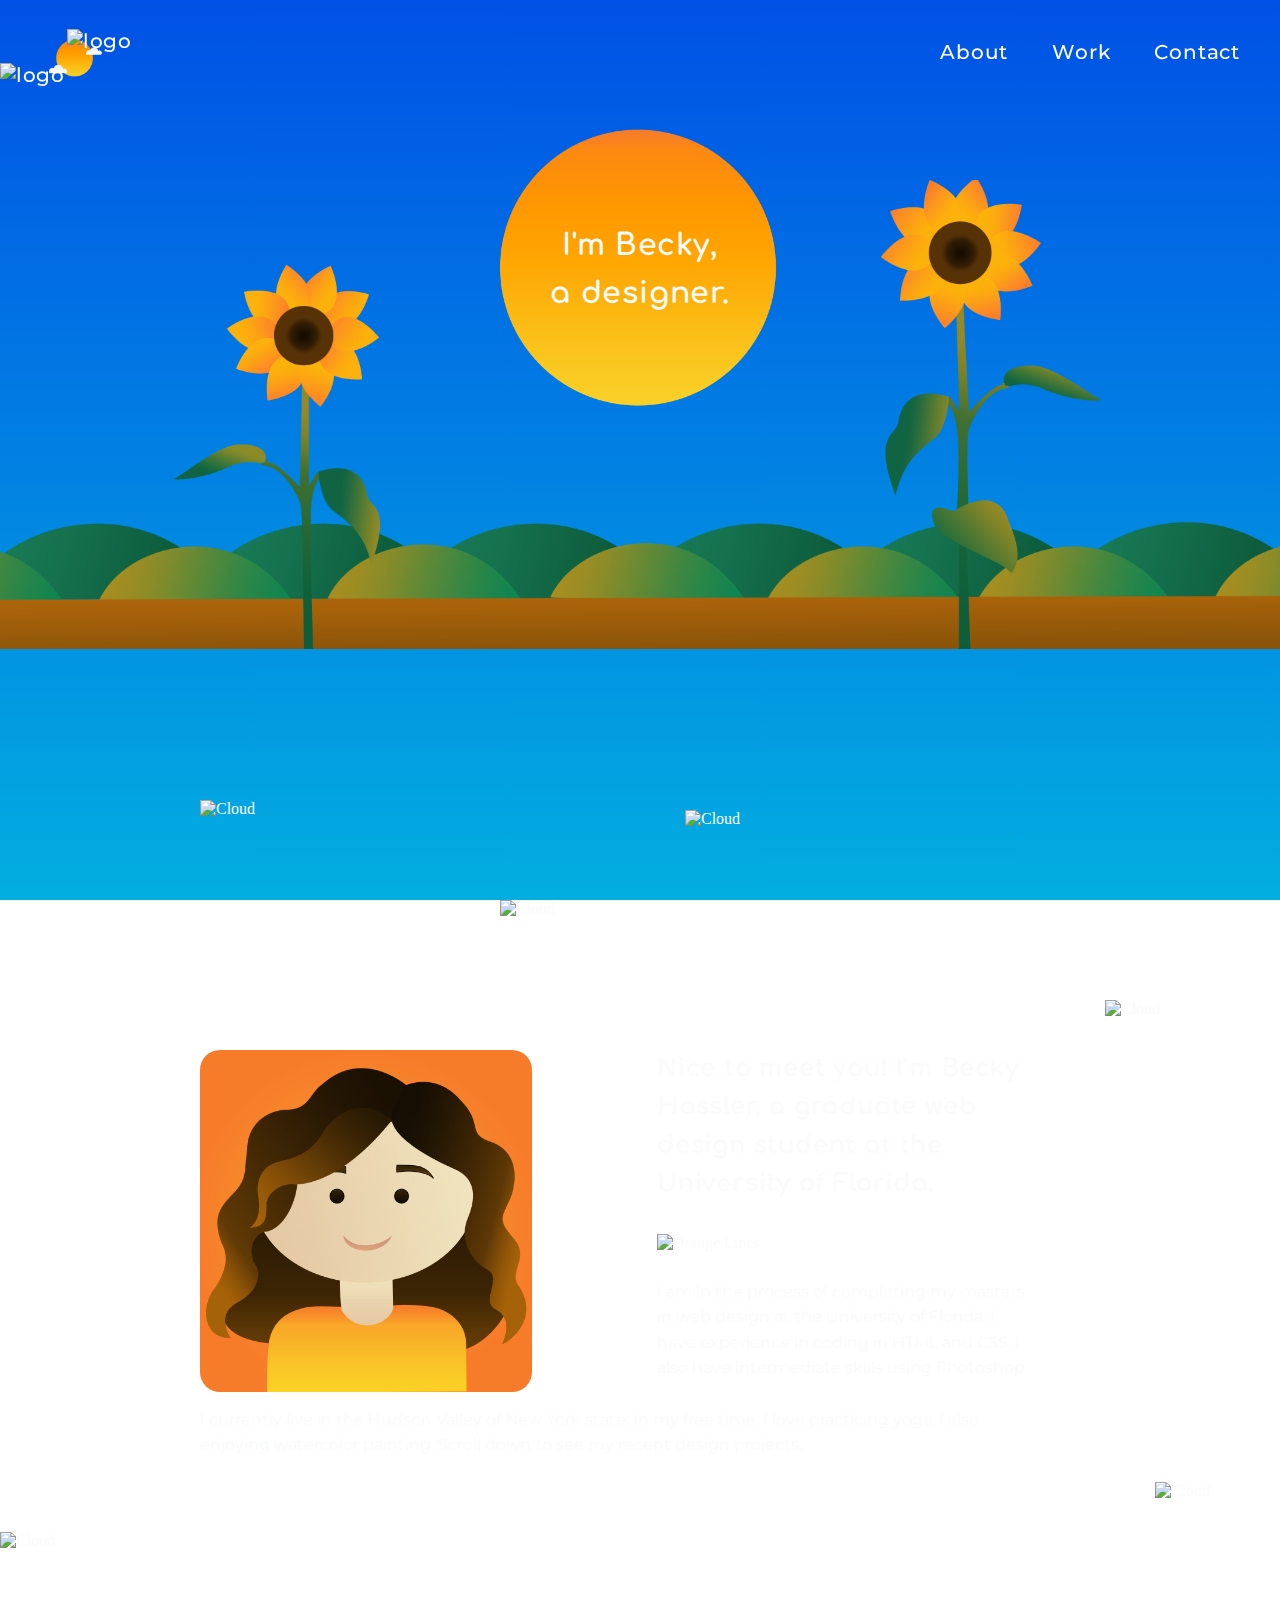
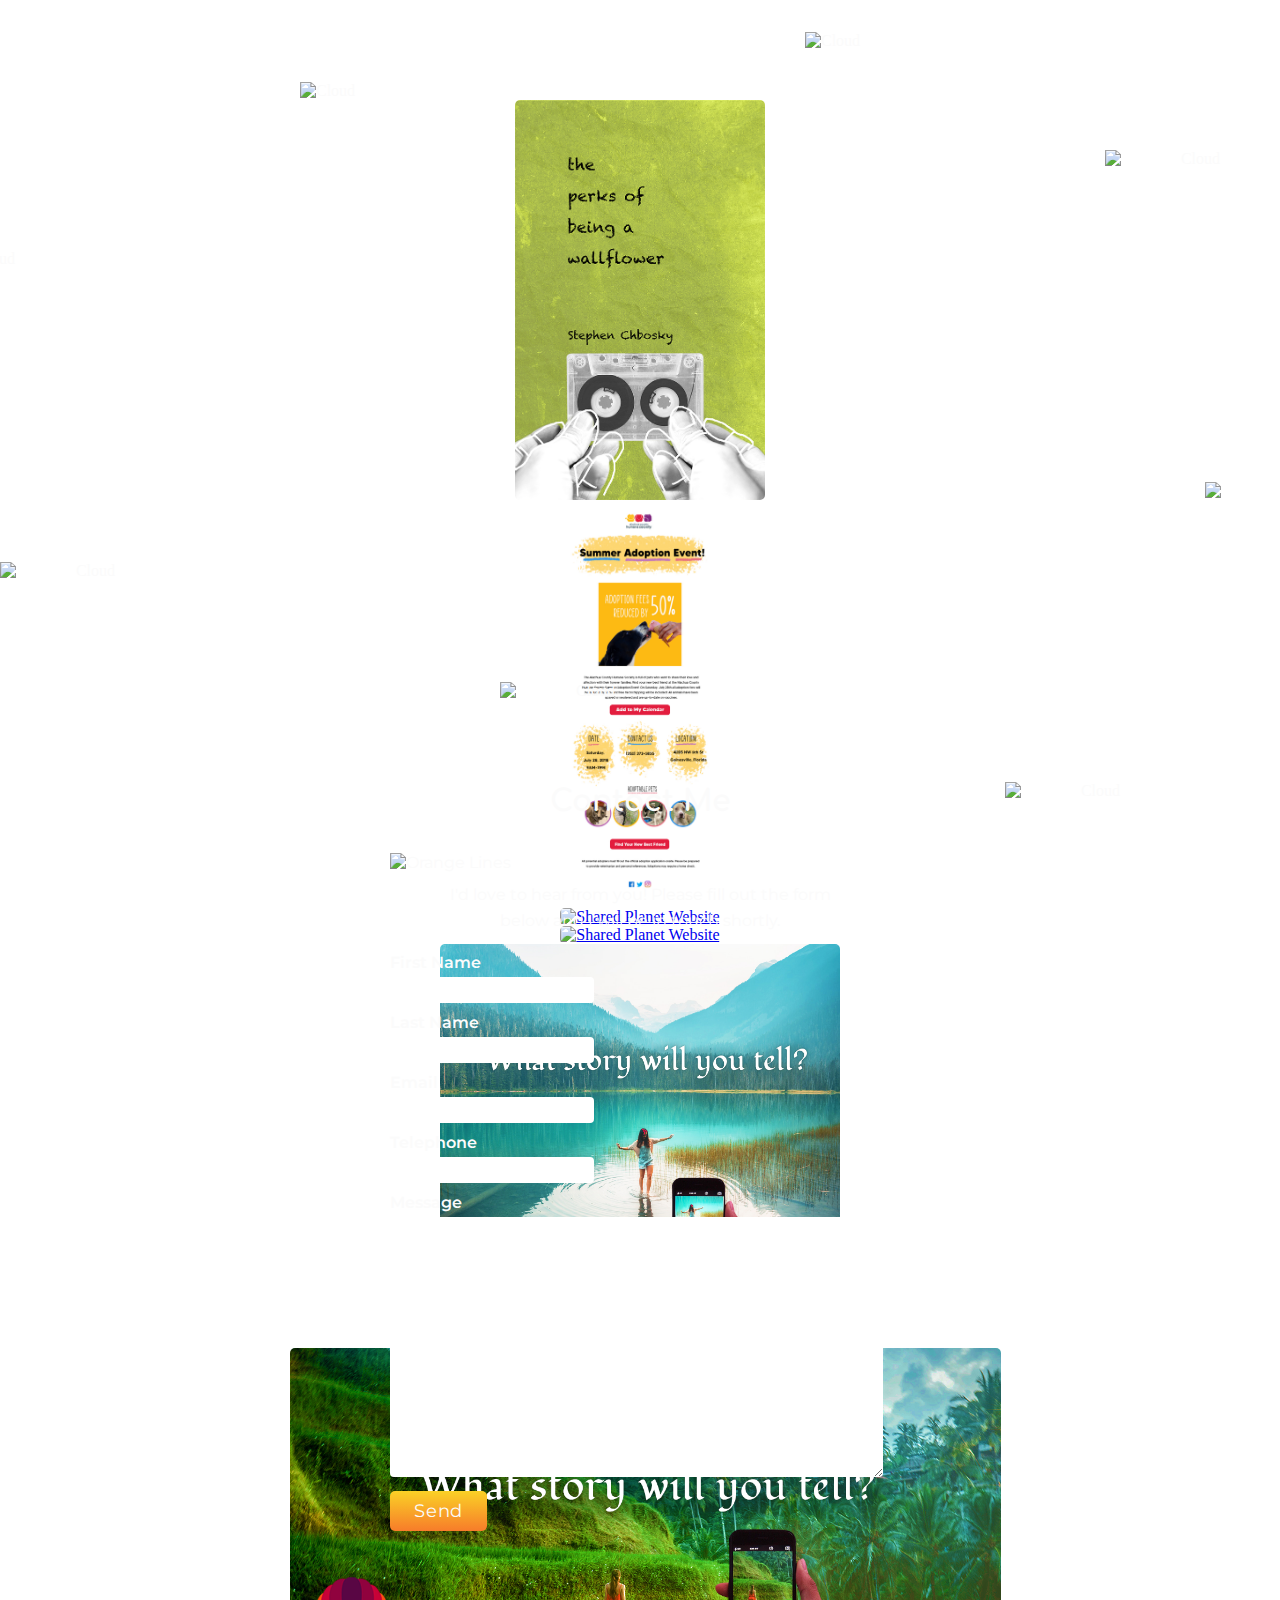
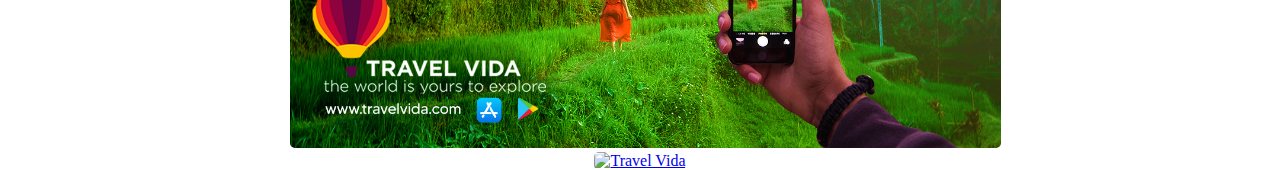
==== commit 6ec52505: "styled about section & contact form" ====
--- a/index.html
+++ b/index.html
@@ -17,7 +17,7 @@
 
   <!-- Google Fonts -->
   <link rel="preconnect" href="https://fonts.gstatic.com">
-  <link href="https://fonts.googleapis.com/css2?family=Patrick+Hand&family=Raleway:wght@500;600;700&display=swap" rel="stylesheet">
+  <link href="https://fonts.googleapis.com/css2?family=Comfortaa:wght@500&family=Montserrat:wght@400;500;600&display=swap" rel="stylesheet">
 
   <!-- FAVIcon -->
   <link rel="shortcut icon" href="images/favicon.ico" type="img/ico">
@@ -47,7 +47,7 @@
 
     <!--Home Section-->
 
-    <section class="home-section" id="home">
+    <section class="home" id="home">
       <div class="container">
         <h1>I'm Becky,<br>a designer.</h1>
         <img class="sun" src="images/sun.png" alt="Sun" title="Sun">
@@ -63,12 +63,12 @@
     <section class="about" id="about">
       <div class="container">
         <img src="images/profile-pic.png" class="profile-pic alt=" Profile picture" title="Profile picture">
-        <h2>I’m Becky Hassler. I’m a web design student at the University of Florida.</h2>
+        <h2>Nice to meet you! I’m Becky Hassler, a graduate web design student at the University of Florida.</h2>
         <img src="images/orange-lines.png" alt="Orange Lines" title="Orange Lines" class="orange-lines">
         <div class="about-text">
           <p>I am in the process of completing my masters in web design at the University of Florida. I have experience in coding in HTML and CSS. I also have intermediate skills using Photoshop.</p>
           <br>
-          <p>I currently live in the Hudson Valley of New York state. In my free time, I love practicing yoga. I also enjoying watercolor painting. Scroll down to see my recent projects.</p>
+          <p>I currently live in the Hudson Valley of New York state. In my free time, I love practicing yoga. I also enjoying watercolor painting. Scroll down to see my recent design projects.</p>
         </div>
         <img class="about-cloud1 cloud" src="images/cloud.png" alt="Cloud" title="Cloud">
         <img class="about-cloud2 cloud" src="images/cloud.png" alt="Cloud" title="Cloud">
@@ -78,6 +78,7 @@
         <img class="about-cloud6 cloud" src="images/cloud.png" alt="Cloud" title="Cloud">
         <img class="about-cloud7 cloud" src="images/cloud.png" alt="Cloud" title="Cloud">
         <img class="about-cloud8 cloud" src="images/cloud.png" alt="Cloud" title="Cloud">
+        <img class="about-cloud9 cloud" src="images/cloud.png" alt="Cloud" title="Cloud">
       </div>
 
     </section>
@@ -96,11 +97,13 @@
           </div>
 
           <div>
-            <a href="images/desktop-project.png" data-lightbox="image-1" data-title="Desktop version of a website redesign for an indie makeup brand"><img class="slider-img" src="images/desktop-project.png" alt="Shared Planet Website" title="Shared Planet Website"></a>
+            <a href="images/desktop-project.png" data-lightbox="image-1" data-title="Desktop version of a website redesign for an indie makeup brand"><img class="slider-img" src="images/desktop-project.png" alt="Shared Planet Website"
+                title="Shared Planet Website"></a>
           </div>
 
           <div>
-            <a href="images/mobile-project.png" data-lightbox="image-1" data-title="Desktop version of a website redesign for an indie makeup brand"><img class="slider-img" src="images/mobile-project.png" alt="Shared Planet Website" title="Shared Planet Website"></a>
+            <a href="images/mobile-project.png" data-lightbox="image-1" data-title="Desktop version of a website redesign for an indie makeup brand"><img class="slider-img" src="images/mobile-project.png" alt="Shared Planet Website"
+                title="Shared Planet Website"></a>
           </div>
 
           <div>
@@ -133,27 +136,31 @@
 
         <!-- FORM STARTS HERE -->
         <form class="contact-form" id="test_form" name="test_form" method="post" action="form.php" onsubmit="return validateForm(this)">
-          <div class="first-name">
+          <h1>Contact Me</h1>
+          <img src="images/orange-lines.png" alt="Orange Lines" title="Orange Lines" class="orange-lines">
+          <p>I'd love to hear from you! Please fill out the form below and I will be in touch shortly.</p>
+
+          <div class="first-name input-section">
             <label for="firstname" class="label_input_wrap">First Name</label>
             <input type="text" name="firstname" id="firstname">
           </div>
 
-          <div class="last-name">
-            <label for="lastname" class="label-input-wrap">Last Name</label>
+          <div class="last-name input-section">
+            <label for="lastname" class="label_input_wrap">Last Name</label>
             <input type="text" name="lastname" id="lastname">
           </div>
 
-          <div class="email">
+          <div class="email input-section">
             <label for="email" class="label_input_wrap">Email</label>
             <input type="email" name="email" id="email">
           </div>
 
-          <div class="telephone">
+          <div class="telephone input-section">
             <label for="telephone" class="label_input_wrap">Telephone</label>
             <input type="tel" name="telephone" id="telephone">
           </div>
 
-          <div class="message">
+          <div class="message input-section">
             <label for="message" class="label_input_wrap">Message</label>
             <textarea name="message" id="message" cols="55" rows="15"></textarea>
           </div>
@@ -164,11 +171,17 @@
         </form>
       </div>
     </section>
+
+    <!--Footer-->
     <footer>
+      <div class="circle">
+
+      </div>
       <p>
         Website by Becky Hassler
       </p>
     </footer>
+
   </main>
 
   <script src="lightbox/js/lightbox.js"></script>
--- a/css/styles.css
+++ b/css/styles.css
@@ -23,16 +23,17 @@
   overflow-x: hidden;
 }
 
+h1,
 h2,
 h3,
 h4,
 h5,
 h6 {
-  font-family: 'Patrick Hand', cursive;
+  font-family: 'Comfortaa', cursive;
 }
 
 p {
-  font-family: 'Raleway', sans-serif;
+  font-family: 'Montserrat', sans-serif;
 }
 
 .cloud {
@@ -98,8 +99,9 @@
 header nav a {
   text-decoration: none;
   color: #fbfbfb;
-  font-family: 'Raleway', sans-serif;
-  font-weight: normal;
+  font-family: 'Montserrat', sans-serif;
+  letter-spacing: .05rem;
+  font-weight: 500;
   font-size: 20px;
   margin: 20px 20px 0;
 }
@@ -132,23 +134,24 @@
 *
 ===========================================================*/
 .home .container {
-  height: 800px;
+  height: 600px;
   text-align: center;
   position: relative;
 }
 
 .ground {
   width: 100%;
-  bottom: -175px;
+  bottom: -180px;
   position: relative;
   z-index: 5;
 }
 
-.home-section h1 {
-  font-family: 'Patrick Hand', cursive;
+.home h1 {
   font-size: 30px;
-  position: absolute;
-  top: 35%;
+  line-height: 1.6;
+  letter-spacing: .05rem;
+  position: absolute;
+  top: 37%;
   left: 50%;
   transform: translate(-50%, 0);
   z-index: 2;
@@ -168,7 +171,7 @@
   position: absolute;
   z-index: 3;
   left: -1500px;
-  top: 90px;
+  top: 120px;
   animation: idrift 90s forwards infinite linear 45s;
 }
 
@@ -177,7 +180,7 @@
   position: absolute;
   z-index: 3;
   left: -1500px;
-  top: 90px;
+  top: 120px;
   animation: idrift 90s forwards infinite linear;
 }
 
@@ -186,7 +189,7 @@
   position: absolute;
   z-index: 3;
   right: -1500px;
-  top: 90px;
+  top: 120px;
   animation: drift 120s forwards 1 linear;
 }
 
@@ -217,7 +220,6 @@
 *
 *
 ===========================================================*/
-
 .about .container {
   height: 500px;
   padding-top: 150px;
@@ -233,13 +235,14 @@
 }
 
 .about h2 {
-  font-size: 30px;
+  font-size: 24px;
   line-height: 1.6;
-  margin: 20px 0 27px 0;
+  letter-spacing: .05rem;
 }
 
 .orange-lines {
-  width: 15%;
+  width: 150px;
+  padding-top: 30px;
 }
 
 .about-text {
@@ -250,13 +253,13 @@
 
 .about-cloud1 {
   position: absolute;
-  top: 0;
+  top: -100px;
   left: 0;
 }
 
 .about-cloud2 {
   position: absolute;
-  top: 10px;
+  top: -90px;
   right: 170px;
 }
 
@@ -296,6 +299,12 @@
   left: -300px;
 }
 
+.about-cloud9 {
+  position: absolute;
+  top: 0px;
+  left: 300px;
+}
+
 /*========================================================
 *
 *
@@ -303,7 +312,6 @@
 *
 *
 ===========================================================*/
-
 .work-cloud1 {
   position: absolute;
   top: 200px;
@@ -324,7 +332,7 @@
 
 .work-cloud4 {
   position: absolute;
-  bottom: -200px;
+  bottom: -100px;
   left: 500px;
 }
 
@@ -357,7 +365,7 @@
 }
 
 .lb-caption {
-  font-family: 'Raleway', sans-serif;
+  font-family: 'Montserrat', sans-serif;
   font-size: 16px;
 }
 
@@ -368,7 +376,6 @@
 *
 *
 ===========================================================*/
-
 .slider {
   margin: 0 auto;
   width: 800px;
@@ -392,11 +399,79 @@
 *
 *
 ===========================================================*/
-
 .contact .container {
-  height: 500px;
+  position: relative;
   padding-top: 150px;
-  position: relative;
+  height: 900px;
+  max-width: 900px;
+  margin: 0 auto;
+}
+
+.contact h1 {
+  margin: 5px 0;
+  font-family: 'Comfortaa', cursive;
+  font-size: 30px;
+  text-align: center;
+}
+
+.orange-lines {
+  width: 150px;
+  padding-top: 30px;
+  margin: 0 auto;
+}
+
+.contact p {
+  text-align: center;
+  max-width: 400px;
+  margin: 10px auto 20px;
+  line-height: 1.6;
+}
+
+.contact-form {
+  ackground: #02aee0;
+  max-width: 500px;
+  border-radius: 5px;
+  color: #fbfbfb;
+  font-family: 'Montserrat', sans-serif;
+  margin: 0 auto;
+  padding: 30px 30px 30px 30px;
+}
+
+.label_input_wrap {
+  display: block;
+  margin-bottom: 5px;
+}
+.input-section {
+  margin-bottom: 10px;
+}
+
+input {
+  padding: 5px 10px;
+  border-radius: 4px;
+  font-family: 'Montserrat', sans-serif;
+}
+
+textarea {
+  border-radius: 4px;
+  padding: 10px;
+  font-family: 'Montserrat', sans-serif;
+}
+
+label {
+  font-weight: 600;
+}
+
+.submit input {
+  background-image: linear-gradient(#fad126, #f77c2a);
+  color: #fbfbfb;
+  padding: 9px 24px;
+  border-radius: 5px;
+  font-size: 18px;
+  letter-spacing: .05rem;
+}
+
+.submit input:hover {
+  background-image: linear-gradient(#f77c2a, #fad126);
 }
 
 /*========================================================
@@ -406,10 +481,13 @@
 *
 *
 ===========================================================*/
+
 footer {
   text-align: center;
-}
-
-footer p {
-  margin: 100px 0 50px;
-}
+  height: 100px;
+}
+
+.footer p {
+  margin-bottom: 50px;
+  padding-bottom: 100px color: #fbfbfb;
+}
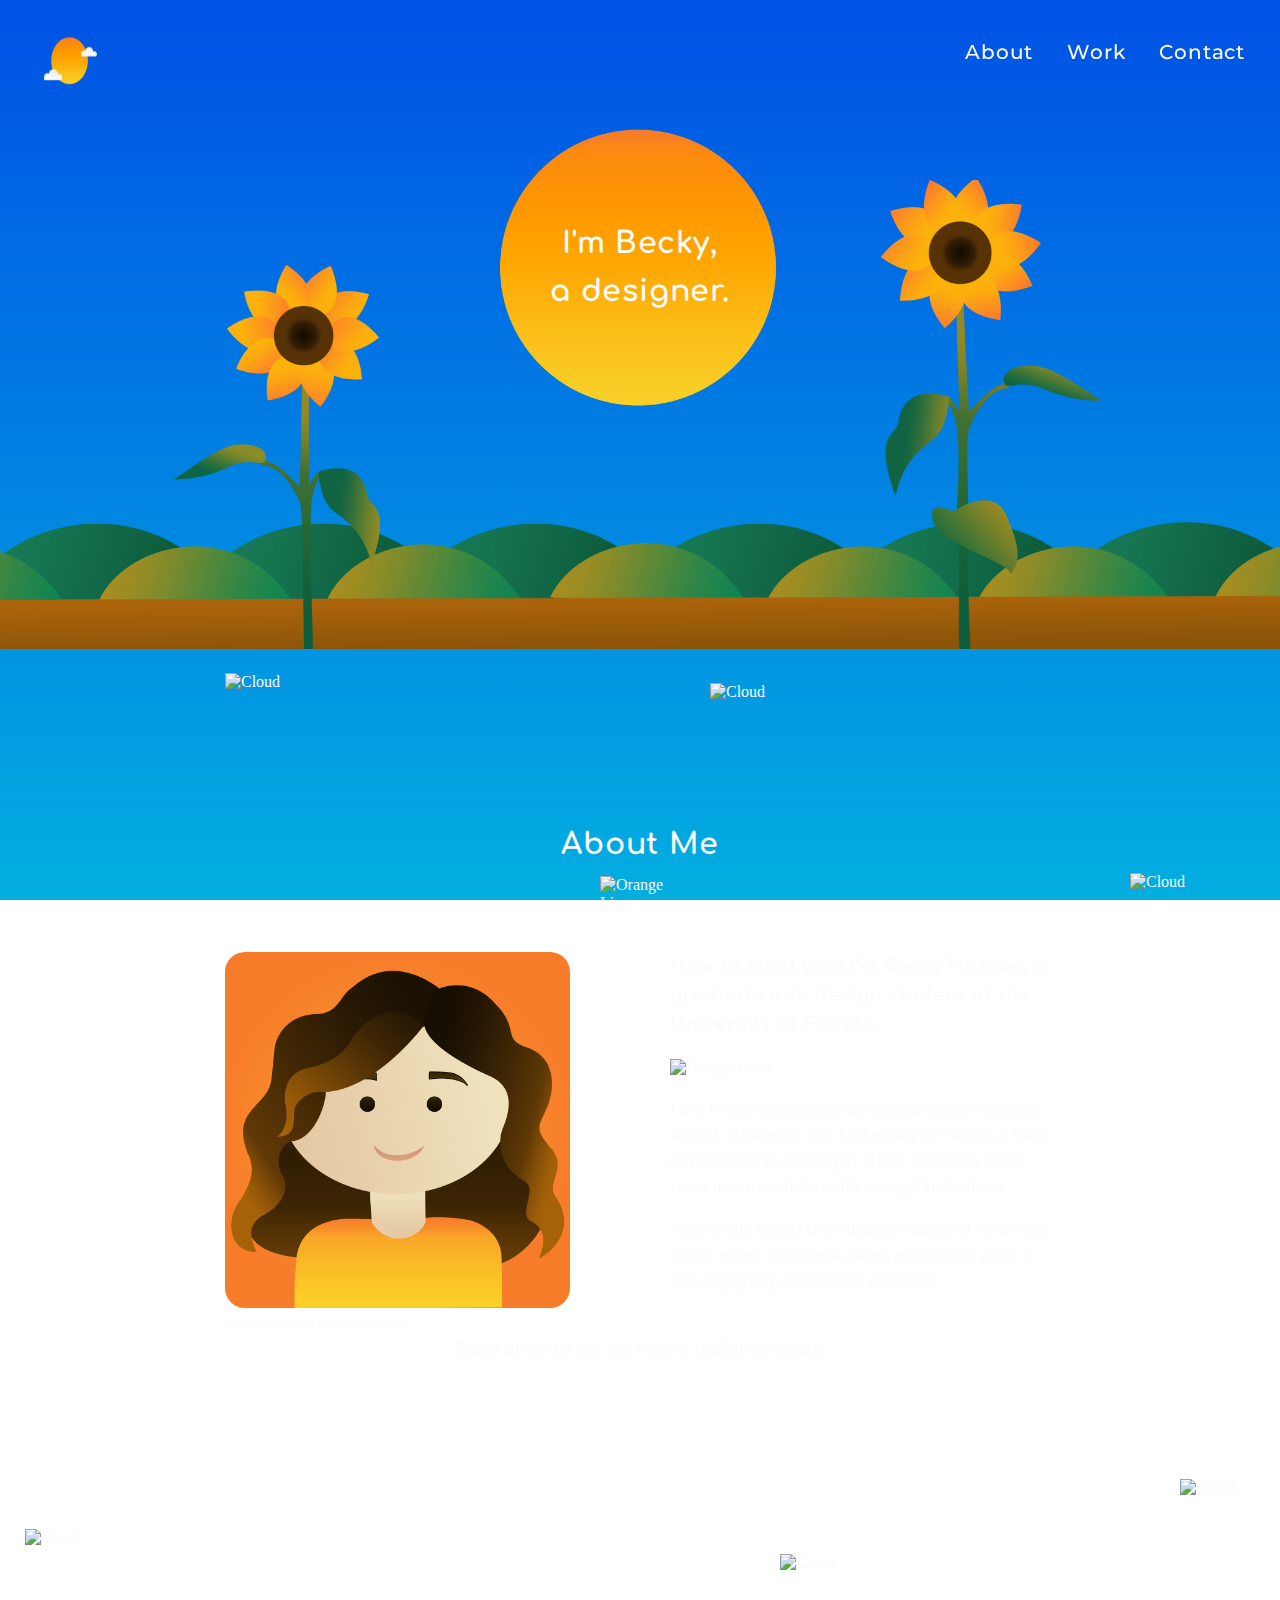
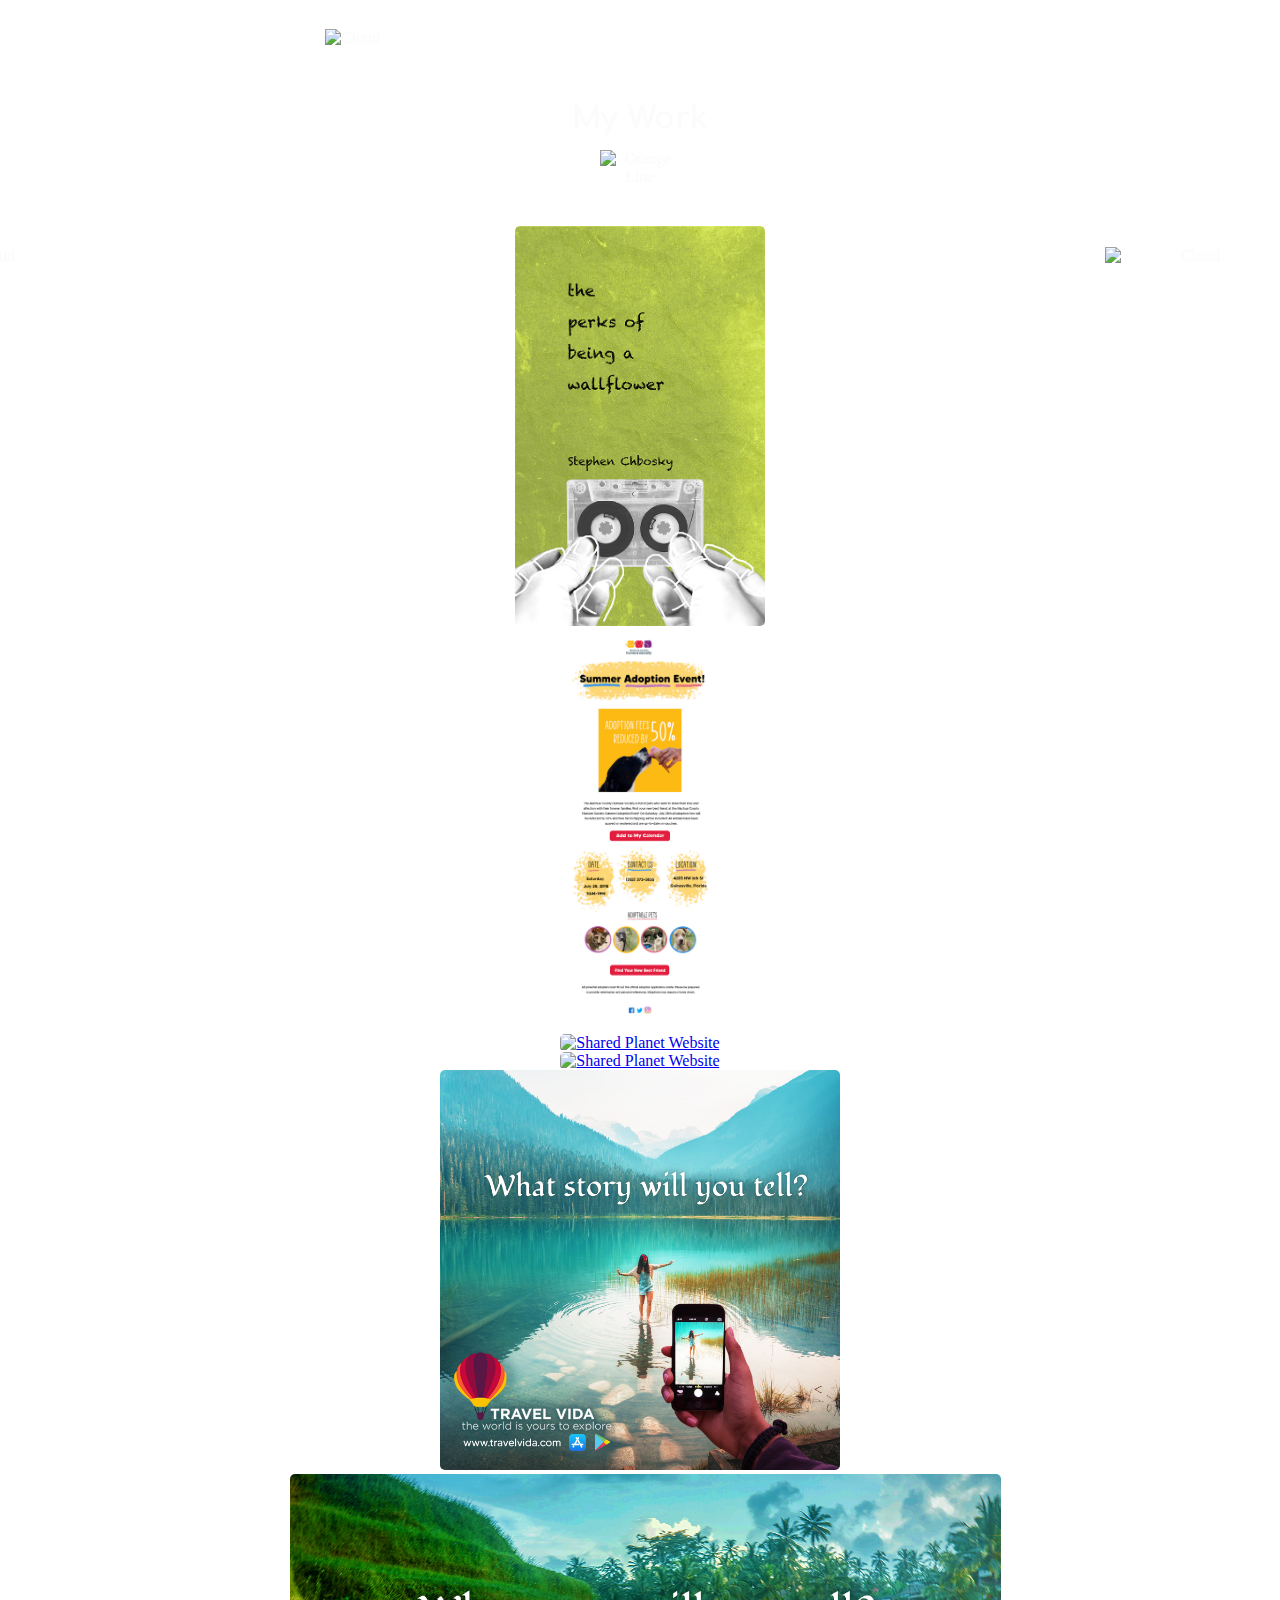
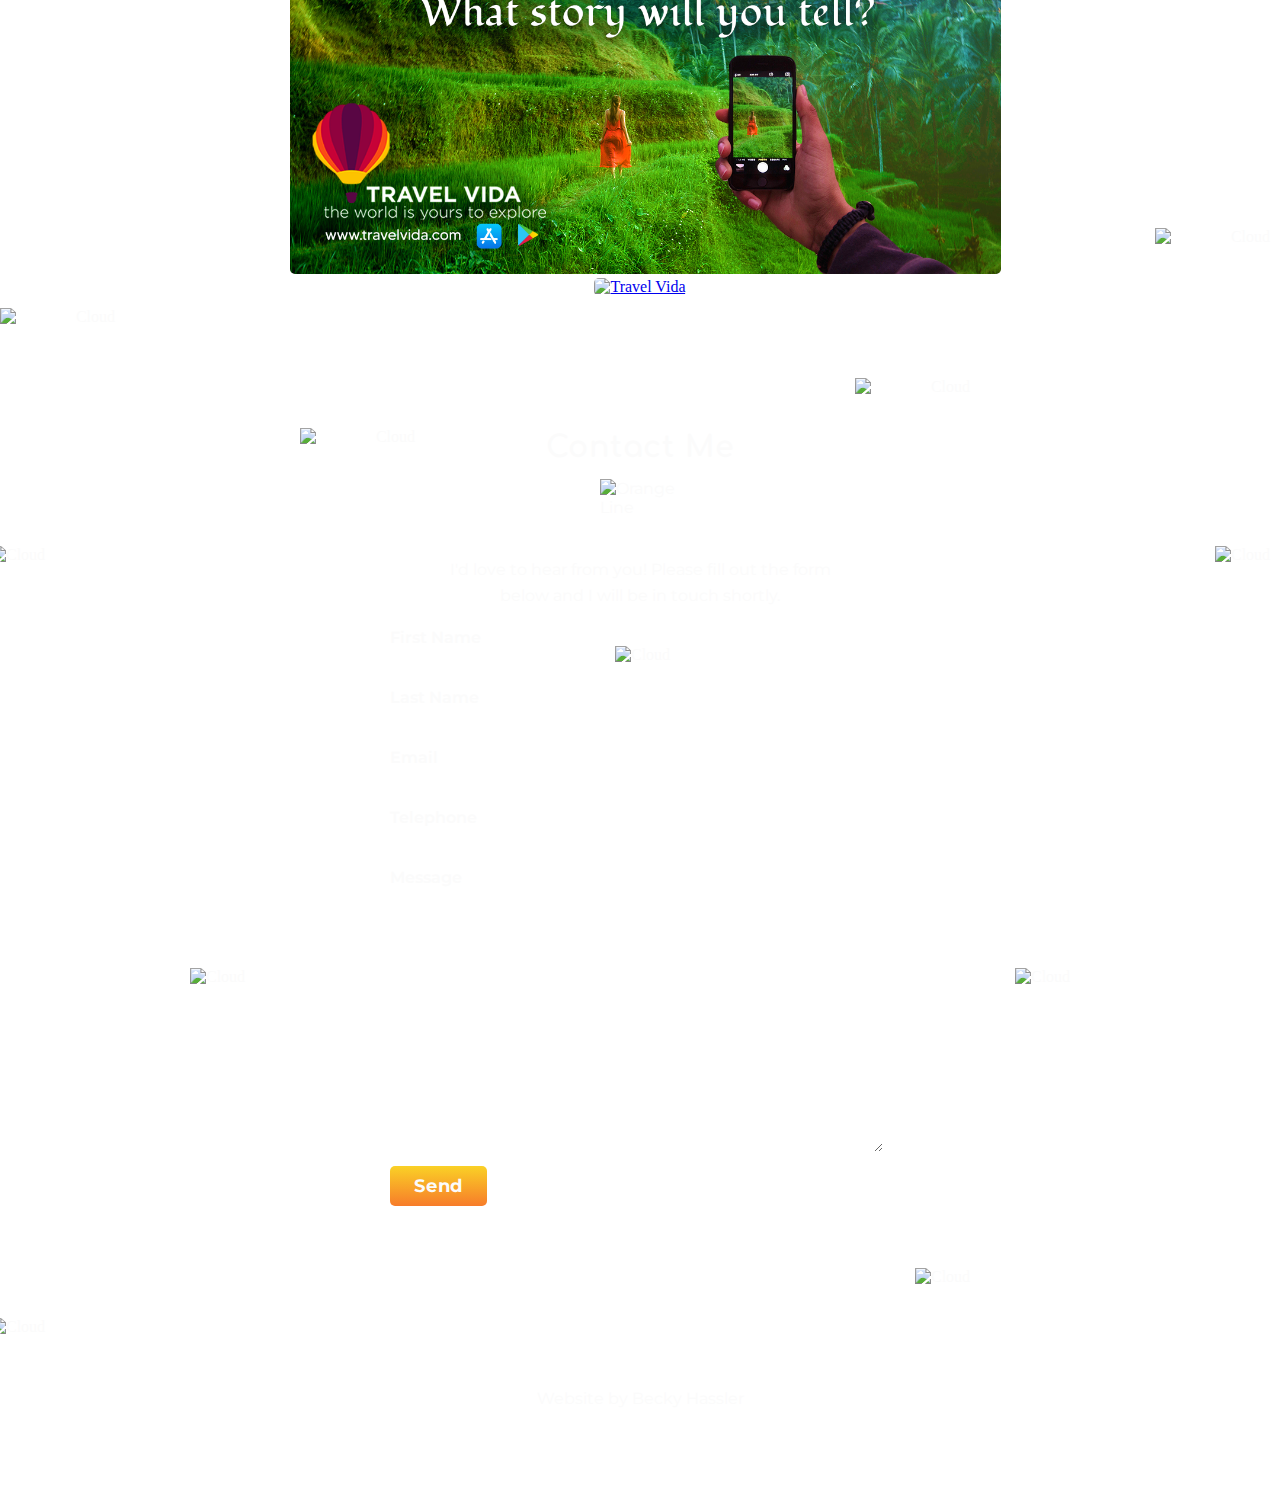
==== commit 96817195: "added processing & styled form" ====
--- a/index.html
+++ b/index.html
@@ -2,8 +2,20 @@
 <html lang="en" dir="ltr">
 
 <head>
+    <!-- Global site tag (gtag.js) - Google Analytics -->
+    <script async src="https://www.googletagmanager.com/gtag/js?id=G-Q4KHEHRVS4"></script>
+    <script>
+      window.dataLayer = window.dataLayer || [];
+
+      function gtag() {
+        dataLayer.push(arguments);
+      }
+      gtag('js', new Date());
+
+      gtag('config', 'G-Q4KHEHRVS4');
+    </script>
   <meta charset="utf-8">
-  <title>Becky Hassler's Portfolio Website</title>
+  <title>Portfolio of Becky Hassler</title>
 
   <!-- Stylesheet -->
   <link href="lightbox/css/lightbox.css" rel="stylesheet">
@@ -13,7 +25,7 @@
 
   <!--Scripts-->
   <script src="https://ajax.googleapis.com/ajax/libs/jquery/3.3.1/jquery.min.js"></script>
-  <script src="js/scripts.js" type="text/text/javascript"></script>
+  <script src="js/scripts.js" type="text/javascript"></script>
 
   <!-- Google Fonts -->
   <link rel="preconnect" href="https://fonts.gstatic.com">
@@ -34,8 +46,9 @@
   <header>
     <nav>
       <ul>
-        <li><a href="#home" class="logo"><img class="logo" src="images/logo.png" alt="logo" title="Logo"><img class="logo-cloud-top" src="images/logo-cloud.png" alt="logo" title="Logo"><img class="logo-cloud-bottom" src="images/logo-cloud.png"
-              alt="logo" title="Logo"></a></li>
+        <li><a href="#home" class="logo">
+            <div class="logo-div"></div>
+          </a></li>
         <li><a href="#about">About</a></li>
         <li><a href="#work">Work</a></li>
         <li><a href="#contact">Contact</a></li>
@@ -62,14 +75,23 @@
 
     <section class="about" id="about">
       <div class="container">
-        <img src="images/profile-pic.png" class="profile-pic alt=" Profile picture" title="Profile picture">
-        <h2>Nice to meet you! I’m Becky Hassler, a graduate web design student at the University of Florida.</h2>
+        <h2>About Me</h2>
+        <img src="images/orange-line.png" alt="Orange Line" title="Orange Line" class="orange-line">
+
+        <figure>
+          <img src="images/profile-pic.png" class="profile-pic" alt=" Profile picture" title="Profile picture">
+          <figcaption>Illustration by Becky Hassler</figcaption>
+        </figure>
+
+        <h3>Nice to meet you! I’m Becky Hassler, a graduate web design student at the University of Florida.</h3>
         <img src="images/orange-lines.png" alt="Orange Lines" title="Orange Lines" class="orange-lines">
         <div class="about-text">
           <p>I am in the process of completing my masters in web design at the University of Florida. I have experience in coding in HTML and CSS. I also have intermediate skills using Photoshop.</p>
           <br>
-          <p>I currently live in the Hudson Valley of New York state. In my free time, I love practicing yoga. I also enjoying watercolor painting. Scroll down to see my recent design projects.</p>
+          <p>I currently live in the Hudson Valley of New York state. In my free time, I love practicing yoga. I also enjoying watercolor painting.</p>
+          <p class="scroll-down">Scroll down to see my recent design projects!</p>
         </div>
+
         <img class="about-cloud1 cloud" src="images/cloud.png" alt="Cloud" title="Cloud">
         <img class="about-cloud2 cloud" src="images/cloud.png" alt="Cloud" title="Cloud">
         <img class="about-cloud3 cloud" src="images/cloud.png" alt="Cloud" title="Cloud">
@@ -78,7 +100,6 @@
         <img class="about-cloud6 cloud" src="images/cloud.png" alt="Cloud" title="Cloud">
         <img class="about-cloud7 cloud" src="images/cloud.png" alt="Cloud" title="Cloud">
         <img class="about-cloud8 cloud" src="images/cloud.png" alt="Cloud" title="Cloud">
-        <img class="about-cloud9 cloud" src="images/cloud.png" alt="Cloud" title="Cloud">
       </div>
 
     </section>
@@ -87,6 +108,8 @@
 
     <section class="work" id="work">
       <div class="container">
+        <h2>My Work</h2>
+        <img src="images/orange-line.png" alt="Orange Line" title="Orange Line" class="orange-line">
         <div class="slider">
           <div>
             <a href="images/ebook-project.jpg" data-lightbox="image-1" data-title="E-book cover design"><img class="slider-img" src="images/ebook-project.jpg" alt="The Perks of Being a Wallflower" title="The Perks of Being a Wallflower"></a>
@@ -136,8 +159,9 @@
 
         <!-- FORM STARTS HERE -->
         <form class="contact-form" id="test_form" name="test_form" method="post" action="form.php" onsubmit="return validateForm(this)">
-          <h1>Contact Me</h1>
-          <img src="images/orange-lines.png" alt="Orange Lines" title="Orange Lines" class="orange-lines">
+
+          <h2>Contact Me</h2>
+          <img src="images/orange-line.png" alt="Orange Line" title="Orange Line" class="orange-line">
           <p>I'd love to hear from you! Please fill out the form below and I will be in touch shortly.</p>
 
           <div class="first-name input-section">
@@ -152,7 +176,7 @@
 
           <div class="email input-section">
             <label for="email" class="label_input_wrap">Email</label>
-            <input type="email" name="email" id="email">
+            <input type="email" name="req_email" id="email">
           </div>
 
           <div class="telephone input-section">
@@ -169,14 +193,18 @@
             <input type="submit" value="Send">
           </div>
         </form>
+        <img class="contact-cloud1 cloud" src="images/cloud.png" alt="Cloud" title="Cloud">
+        <img class="contact-cloud2 cloud" src="images/cloud.png" alt="Cloud" title="Cloud">
+        <img class="contact-cloud3 cloud" src="images/cloud.png" alt="Cloud" title="Cloud">
+        <img class="contact-cloud4 cloud" src="images/cloud.png" alt="Cloud" title="Cloud">
+        <img class="contact-cloud5 cloud" src="images/cloud.png" alt="Cloud" title="Cloud">
+        <img class="contact-cloud6 cloud" src="images/cloud.png" alt="Cloud" title="Cloud">
+        <img class="contact-cloud7 cloud" src="images/cloud.png" alt="Cloud" title="Cloud">
       </div>
     </section>
 
     <!--Footer-->
     <footer>
-      <div class="circle">
-
-      </div>
       <p>
         Website by Becky Hassler
       </p>
--- a/css/styles.css
+++ b/css/styles.css
@@ -5,22 +5,20 @@
 *
 *
 ===========================================================*/
+
 * {
   margin: 0;
   padding: 0;
   border: 0;
 }
 
-html {
-  color: #fbfbfb;
+body {
   background-image: linear-gradient(#0051e5, #02aee0);
   background-repeat: no-repeat;
   background-attachment: fixed;
   background-size: cover;
-}
-
-body {
   overflow-x: hidden;
+  color: #fbfbfb;
 }
 
 h1,
@@ -34,10 +32,27 @@
 
 p {
   font-family: 'Montserrat', sans-serif;
+  font-size: 16px;
+  line-height: 1.6rem;
 }
 
 .cloud {
   width: 175px;
+  position: absolute;
+}
+
+.orange-line {
+  width: 80px;
+  padding: 10px 0 40px;
+  margin: 0 auto;
+  display: block;
+}
+
+h2 {
+  padding: 5px 0;
+  font-size: 30px;
+  letter-spacing: .05rem;
+  text-align: center;
 }
 
 /*========================================================
@@ -47,6 +62,7 @@
 *
 *
 ===========================================================*/
+
 header {
   position: fixed;
   text-align: right;
@@ -59,41 +75,14 @@
 header nav ul li {
   display: inline;
   text-align: right;
-  padding: 15px 0 10px;
+  padding: 12px 0 7px;
+  border-radius: 4px;
+  transition: 1s ease-in-out;
 }
 
 header nav ul li:hover {
   background-image: linear-gradient(#f77c2a, #fad126);
-  border-radius: 7px;
-}
-
-.logo {
-  float: left;
-  position: relative;
-  top: -15px;
-  width: 75px;
-}
-
-.logo-cloud-top {
-  width: 40px;
-  position: relative;
-  top: -75px;
-  right: -17px;
-}
-
-.logo-cloud-top:hover {
-  animation: logo-drift-top 1s forwards 1 linear;
-}
-
-.logo-cloud-bottom {
-  width: 40px;
-  position: relative;
-  top: -65px;
-  left: -50px;
-}
-
-.logo-cloud-bottom:hover {
-  animation: logo-drift-bottom 1s forwards 1 linear;
+  transition: 1s ease-in-out;
 }
 
 header nav a {
@@ -103,27 +92,27 @@
   letter-spacing: .05rem;
   font-weight: 500;
   font-size: 20px;
-  margin: 20px 20px 0;
-}
-
-@keyframes logo-drift-top {
-  from {
-    transform: translateX(0px);
-  }
-
-  to {
-    transform: translateX(-75px);
-  }
-}
-
-@keyframes logo-drift-bottom {
-  from {
-    transform: translateX(0px);
-  }
-
-  to {
-    transform: translateX(65px);
-  }
+  margin: 20px 15px 0;
+}
+
+.logo {
+  float: left;
+}
+
+.logo-div {
+  position: relative;
+  top: -35px;
+  background-image: url('../images/logo.png');
+  width: 75px;
+  height: 75px;
+  background-repeat: no-repeat;
+  background-size: 75px 75px;
+  transition: 0.5s ease-in-out;
+}
+
+.logo-div:hover {
+  background-image: url('../images/reverse-logo.png');
+  transition: 0.5s ease-in-out;
 }
 
 /*========================================================
@@ -133,17 +122,10 @@
 *
 *
 ===========================================================*/
+
 .home .container {
-  height: 600px;
   text-align: center;
   position: relative;
-}
-
-.ground {
-  width: 100%;
-  bottom: -180px;
-  position: relative;
-  z-index: 5;
 }
 
 .home h1 {
@@ -151,7 +133,7 @@
   line-height: 1.6;
   letter-spacing: .05rem;
   position: absolute;
-  top: 37%;
+  top: 220px;
   left: 50%;
   transform: translate(-50%, 0);
   z-index: 2;
@@ -160,10 +142,16 @@
 .sun {
   width: 300px;
   position: absolute;
-  top: 20%;
+  top: 120px;
   left: 50%;
   transform: translate(-50%, 0);
   z-index: 1;
+}
+.ground {
+  width: 100%;
+  bottom: -180px;
+  position: relative;
+  z-index: 5;
 }
 
 .home-clouds1 {
@@ -171,7 +159,7 @@
   position: absolute;
   z-index: 3;
   left: -1500px;
-  top: 120px;
+  top: 95px;
   animation: idrift 90s forwards infinite linear 45s;
 }
 
@@ -180,7 +168,7 @@
   position: absolute;
   z-index: 3;
   left: -1500px;
-  top: 120px;
+  top: 95px;
   animation: idrift 90s forwards infinite linear;
 }
 
@@ -189,7 +177,7 @@
   position: absolute;
   z-index: 3;
   right: -1500px;
-  top: 120px;
+  top: 80px;
   animation: drift 120s forwards 1 linear;
 }
 
@@ -220,91 +208,96 @@
 *
 *
 ===========================================================*/
+
 .about .container {
-  height: 500px;
-  padding-top: 150px;
-  margin: 300px 250px 0 200px;
-  position: relative;
+  padding: 50px 0 150px;
+  position: relative;
+  margin: 300px 225px 100px 225px;
 }
 
 .profile-pic {
+  width: 345px;
+  margin-right: 100px;
+  border-radius: 20px;
+}
+
+figure {
   float: left;
-  width: 40%;
-  margin-right: 125px;
-  border-radius: 20px;
-}
-
-.about h2 {
-  font-size: 24px;
+}
+
+figcaption {
+  font-family: 'Montserrat', sans-serif;
+  font-size: 13px;
+  padding-top: 3px;
+}
+
+h3 {
+  font-size: 18px;
   line-height: 1.6;
   letter-spacing: .05rem;
 }
 
 .orange-lines {
   width: 150px;
-  padding-top: 30px;
-}
-
-.about-text {
-  font-size: 16px;
-  line-height: 1.6;
-  margin-top: 27px;
+  padding: 20px 0;
+}
+
+.scroll-down {
+  clear: both;
+  text-align: center;
+  padding-top: 5px;
+  font-weight: 500;
+}
+
+.scroll-down:after {
+  content: "\f107";
+  font-family: "FontAwesome";
+  color: #fbfbfb;
+  padding-top: 10px;
+  font-size: 26px;
+  display: block;
 }
 
 .about-cloud1 {
-  position: absolute;
   top: -100px;
   left: 0;
 }
 
 .about-cloud2 {
-  position: absolute;
   top: -90px;
   right: 170px;
 }
 
 .about-cloud3 {
-  position: absolute;
   top: 100px;
   right: -250px;
 }
 
 .about-cloud4 {
-  position: absolute;
   bottom: 50px;
   right: -300px;
 }
 
 .about-cloud5 {
-  position: absolute;
+  bottom: -25px;
+  right: 100px;
+}
+
+.about-cloud6 {
   bottom: -100px;
-  right: 50px;
-}
-
-.about-cloud6 {
-  position: absolute;
-  bottom: -150px;
   left: 100px;
 }
 
 .about-cloud7 {
-  position: absolute;
   bottom: 0;
   left: -200px;
 }
 
 .about-cloud8 {
-  position: absolute;
   top: 200px;
   left: -300px;
 }
 
-.about-cloud9 {
-  position: absolute;
-  top: 0px;
-  left: 300px;
-}
-
 /*========================================================
 *
 *
@@ -312,50 +305,45 @@
 *
 *
 ===========================================================*/
+
+.work .container {
+  position: relative;
+  padding-bottom: 100px;
+  padding: 50px 0;
+}
+
+.work {
+  text-align: center;
+}
+
 .work-cloud1 {
-  position: absolute;
   top: 200px;
   right: 0;
 }
 
 .work-cloud2 {
-  position: absolute;
   bottom: 100px;
-  right: -100px;
+  right: -50px;
 }
 
 .work-cloud3 {
-  position: absolute;
-  bottom: -200px;
-  right: 100px;
+  bottom: -50px;
+  right: 250px;
 }
 
 .work-cloud4 {
-  position: absolute;
   bottom: -100px;
-  left: 500px;
+  left: 300px;
 }
 
 .work-cloud5 {
-  position: absolute;
   bottom: 20px;
-  left: 0px;
+  left: 0;
 }
 
 .work-cloud6 {
-  position: absolute;
-  top: 300px;
+  top: 200px;
   left: -100px;
-}
-
-.work .container {
-  position: relative;
-  padding-top: 150px;
-  height: 500px;
-}
-
-.work {
-  text-align: center;
 }
 
 .slider-img {
@@ -376,6 +364,7 @@
 *
 *
 ===========================================================*/
+
 .slider {
   margin: 0 auto;
   width: 800px;
@@ -385,11 +374,26 @@
   position: relative;
 }
 
+.slick-prev {
+  left: -35px;
+}
+
 .slick-prev:before {
-  content: "\f0a8";
+  content: "\f053";
   font-family: "FontAwesome";
   color: #fbfbfb;
-  font-size: 26px;
+  font-size: 30px;
+}
+
+.slick-next {
+  right: -35px;
+}
+
+.slick-next:before {
+  content: "\f054";
+  font-family: "FontAwesome";
+  color: #fbfbfb;
+  font-size: 30px;
 }
 
 /*========================================================
@@ -399,48 +403,35 @@
 *
 *
 ===========================================================*/
+
 .contact .container {
   position: relative;
-  padding-top: 150px;
-  height: 900px;
+  padding: 50px 0;
   max-width: 900px;
-  margin: 0 auto;
-}
-
-.contact h1 {
-  margin: 5px 0;
-  font-family: 'Comfortaa', cursive;
-  font-size: 30px;
-  text-align: center;
-}
-
-.orange-lines {
-  width: 150px;
-  padding-top: 30px;
   margin: 0 auto;
 }
 
 .contact p {
   text-align: center;
   max-width: 400px;
-  margin: 10px auto 20px;
+  margin: 0 auto 20px;
   line-height: 1.6;
 }
 
 .contact-form {
-  ackground: #02aee0;
   max-width: 500px;
   border-radius: 5px;
   color: #fbfbfb;
   font-family: 'Montserrat', sans-serif;
   margin: 0 auto;
-  padding: 30px 30px 30px 30px;
+  padding: 30px;
 }
 
 .label_input_wrap {
   display: block;
   margin-bottom: 5px;
 }
+
 .input-section {
   margin-bottom: 10px;
 }
@@ -468,10 +459,47 @@
   border-radius: 5px;
   font-size: 18px;
   letter-spacing: .05rem;
+  font-family: 'Montserrat', sans-serif;
+  font-weight: bold;
 }
 
 .submit input:hover {
   background-image: linear-gradient(#f77c2a, #fad126);
+}
+
+.contact-cloud1 {
+  top: 300px;
+  right: 300px;
+}
+
+.contact-cloud2 {
+  top: 200px;
+  right: -300px;
+}
+
+.contact-cloud3 {
+  bottom: 300px;
+  right: -100px;
+}
+
+.contact-cloud4 {
+  bottom: 0;
+  right: 0;
+}
+
+.contact-cloud5 {
+  bottom: -50px;
+  left: -200px;
+}
+
+.contact-cloud6 {
+  bottom: 300px;
+  left: 0;
+}
+
+.contact-cloud7 {
+  top: 200px;
+  left: -200px;
 }
 
 /*========================================================
@@ -487,7 +515,6 @@
   height: 100px;
 }
 
-.footer p {
-  margin-bottom: 50px;
-  padding-bottom: 100px color: #fbfbfb;
-}
+footer p {
+  padding: 100px 0 100px;
+}
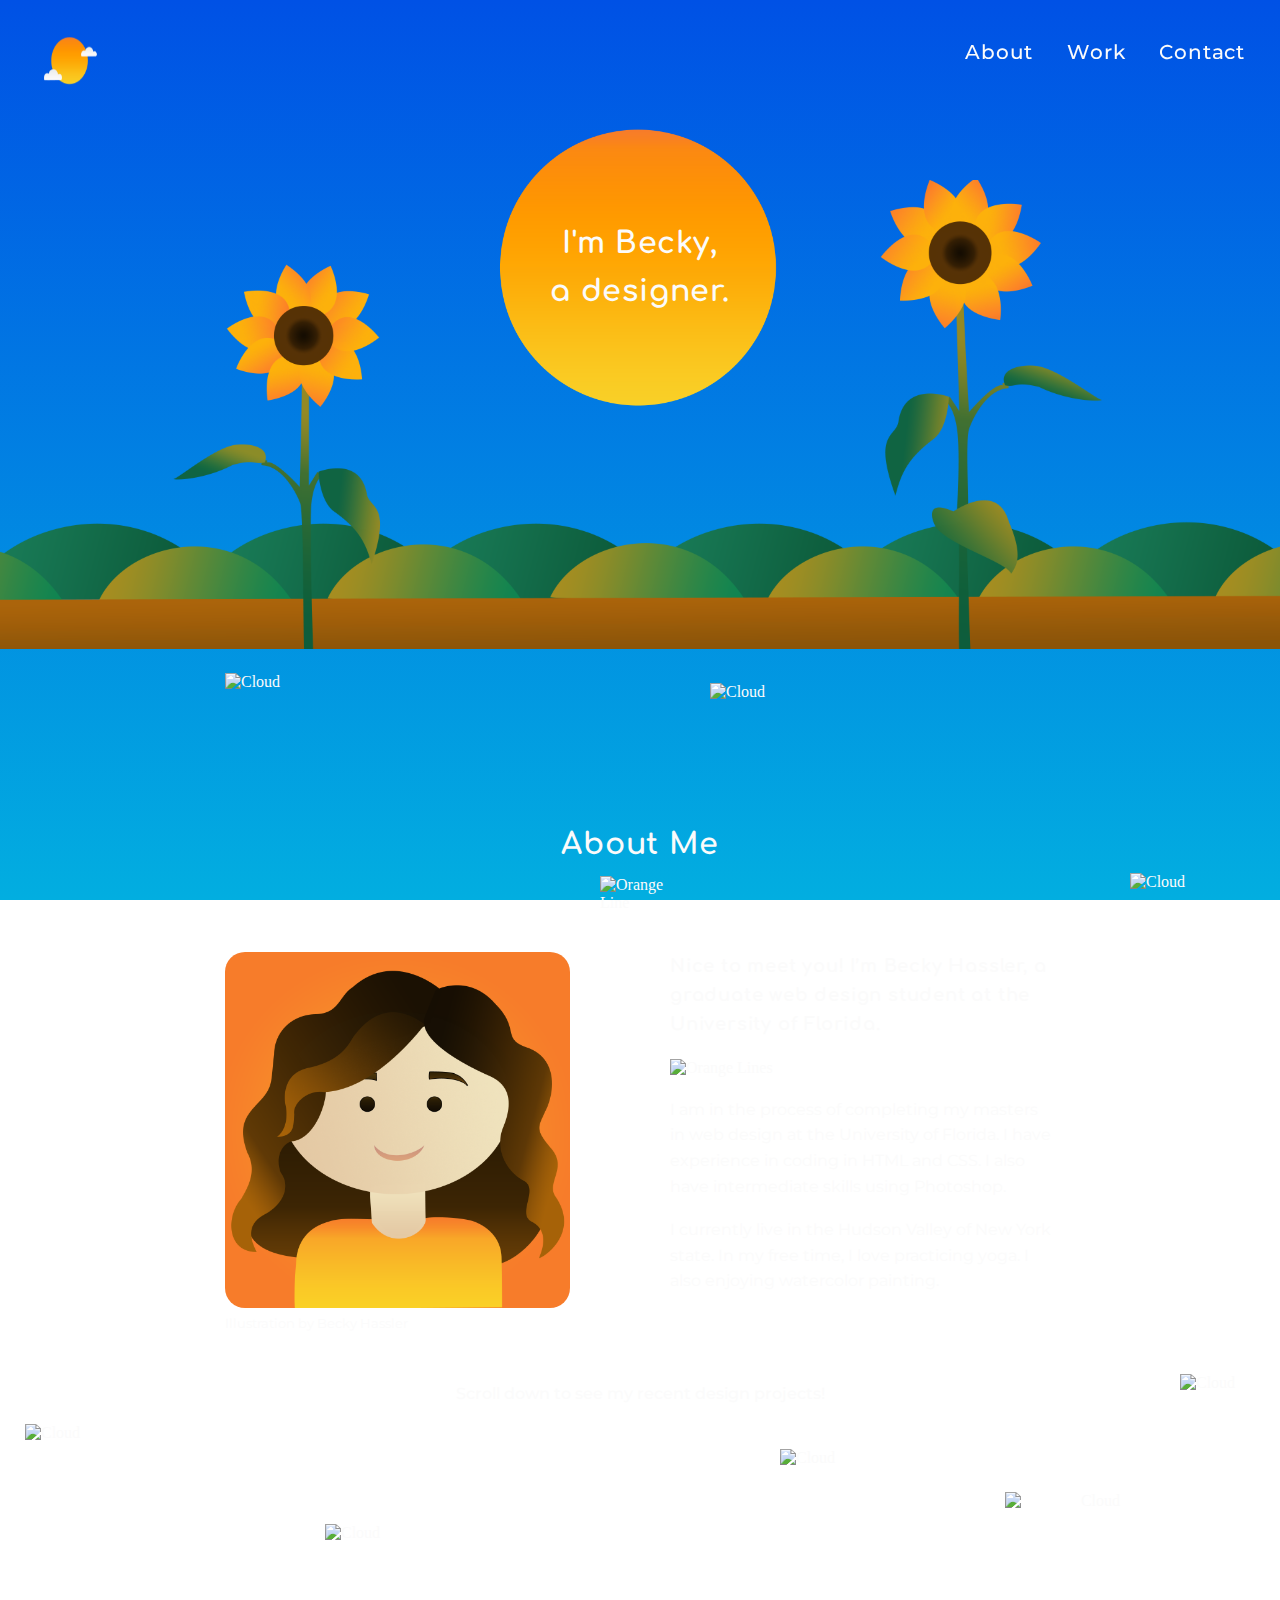
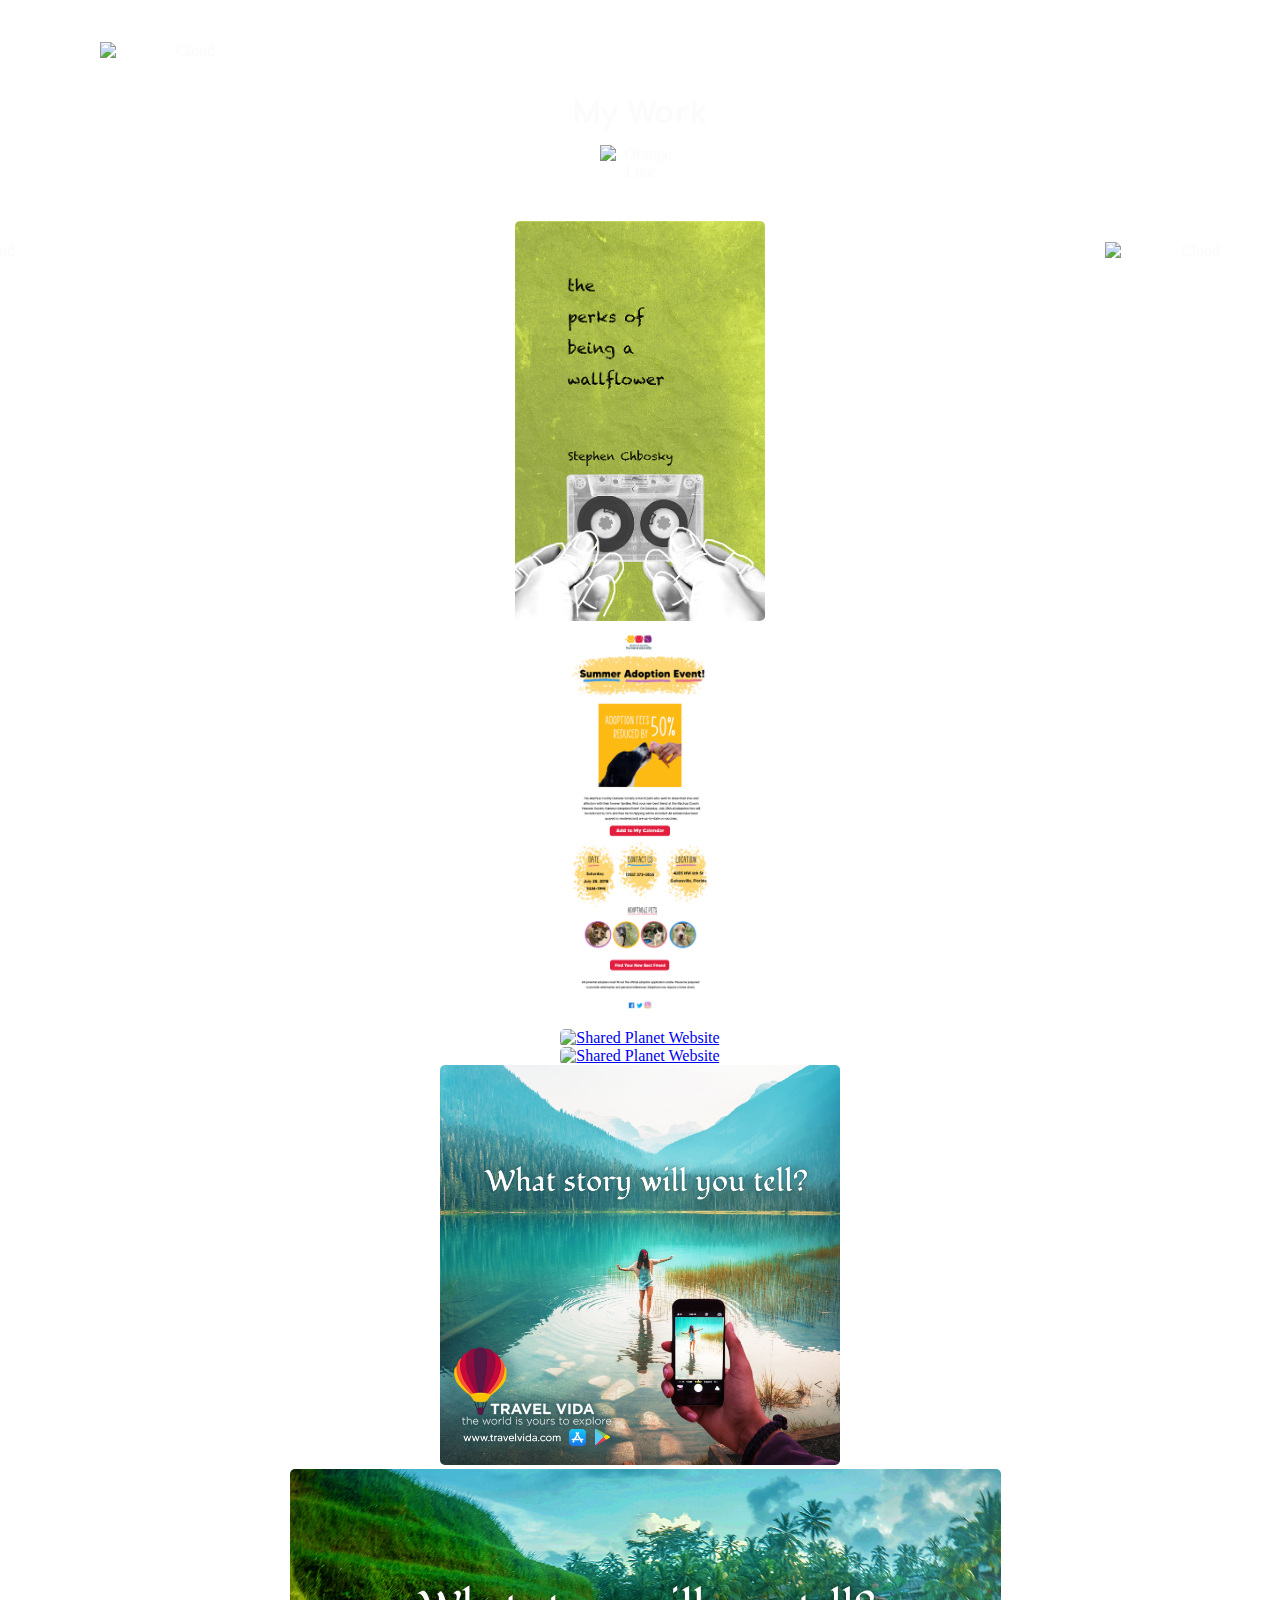
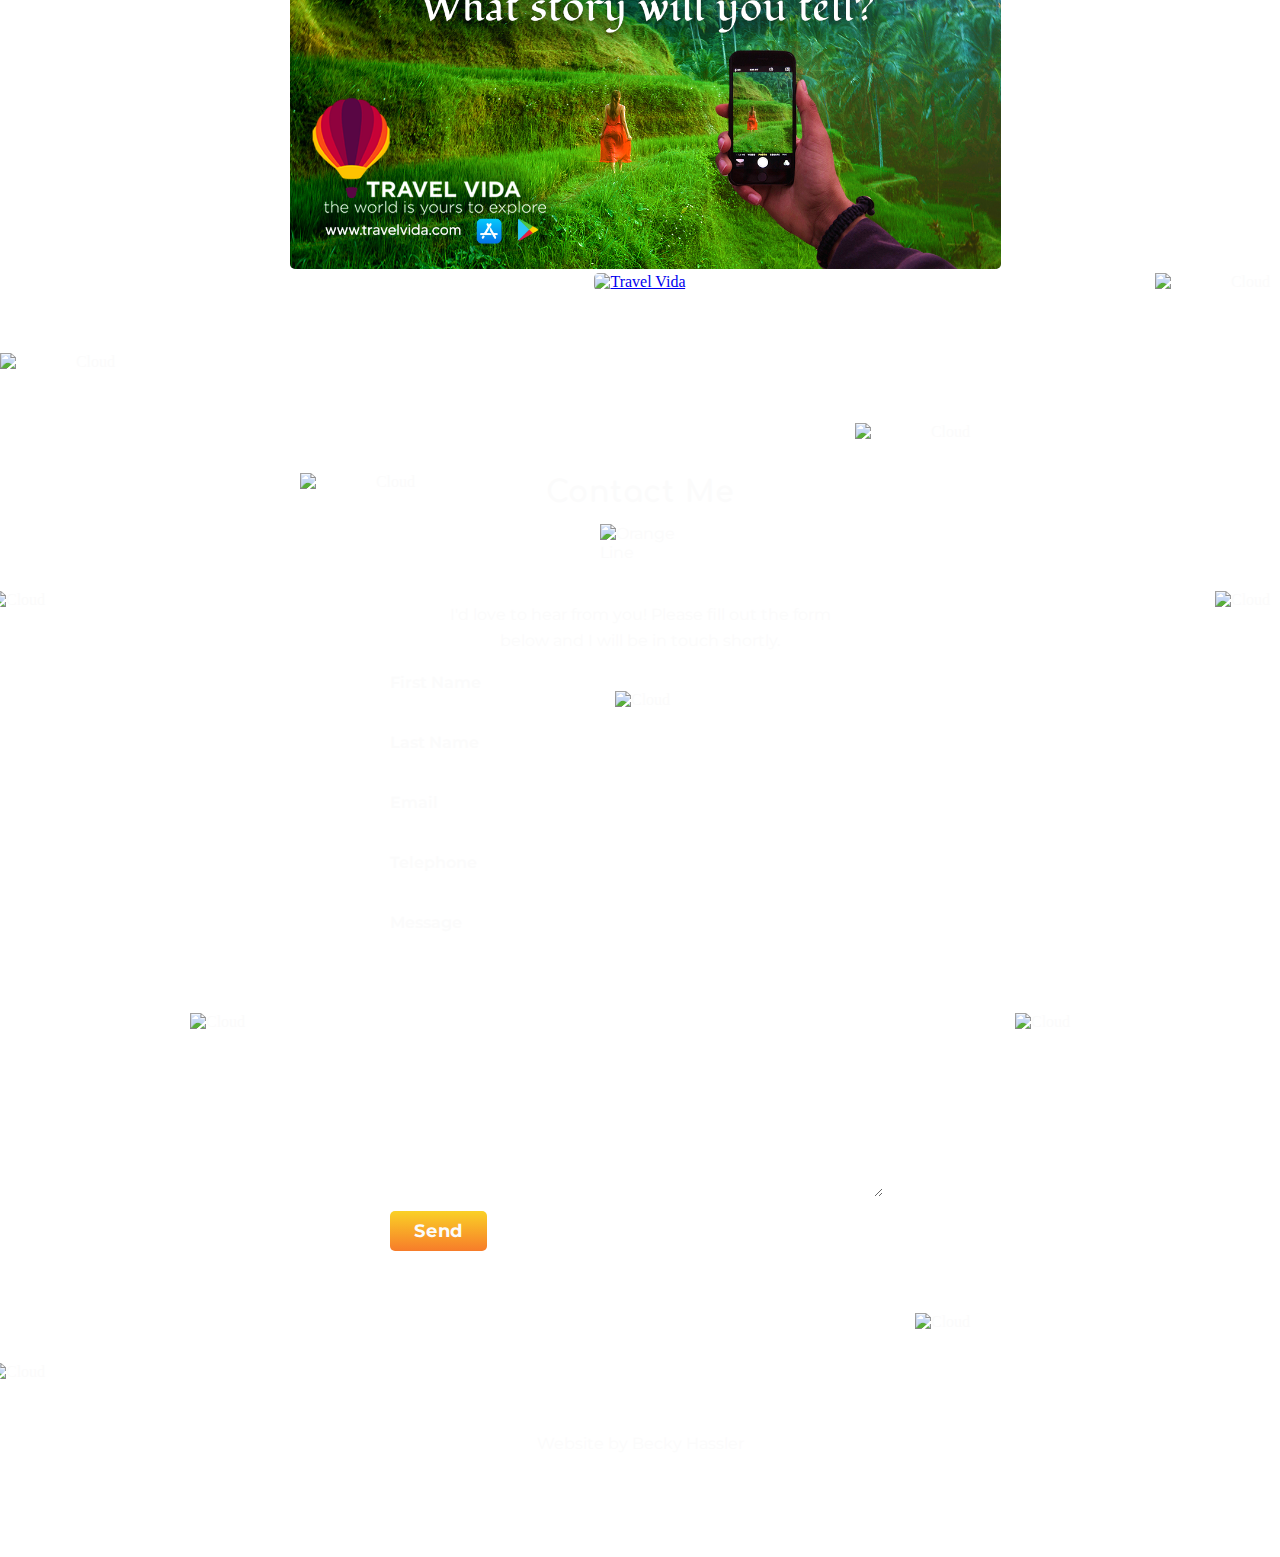
==== commit 308bb56d: "styled form, slider, & removed some divs" ====
--- a/index.html
+++ b/index.html
@@ -2,20 +2,25 @@
 <html lang="en" dir="ltr">
 
 <head>
-    <!-- Global site tag (gtag.js) - Google Analytics -->
-    <script async src="https://www.googletagmanager.com/gtag/js?id=G-Q4KHEHRVS4"></script>
-    <script>
-      window.dataLayer = window.dataLayer || [];
-
-      function gtag() {
-        dataLayer.push(arguments);
-      }
-      gtag('js', new Date());
-
-      gtag('config', 'G-Q4KHEHRVS4');
-    </script>
+  <!-- Global site tag (gtag.js) - Google Analytics -->
+  <script async src="https://www.googletagmanager.com/gtag/js?id=G-Q4KHEHRVS4"></script>
+  <script>
+    window.dataLayer = window.dataLayer || [];
+
+    function gtag() {
+      dataLayer.push(arguments);
+    }
+    gtag('js', new Date());
+
+    gtag('config', 'G-Q4KHEHRVS4');
+  </script>
+
   <meta charset="utf-8">
-  <title>Portfolio of Becky Hassler</title>
+
+  <meta name="keywords" content="portfolio website web design graphic becky hassler">
+  <meta name="description" content="See the web and graphic design portfolio of Becky Hassler.">
+
+  <title>Becky Hassler Design Portfolio</title>
 
   <!-- Stylesheet -->
   <link href="lightbox/css/lightbox.css" rel="stylesheet">
@@ -61,146 +66,145 @@
     <!--Home Section-->
 
     <section class="home" id="home">
-      <div class="container">
-        <h1>I'm Becky,<br>a designer.</h1>
-        <img class="sun" src="images/sun.png" alt="Sun" title="Sun">
-        <img class="home-clouds1" src="images/home-clouds.png" alt="Clouds" title="Clouds">
-        <img class="home-clouds2" src="images/home-clouds.png" alt="Clouds" title="Clouds">
-        <img class="home-clouds3" src="images/home-clouds.png" alt="Clouds" title="Clouds">
-        <img class="ground" src="images/ground.png" alt="Ground" title="Ground">
+
+      <h1>I'm Becky,<br>a designer.</h1>
+      <img class="sun" src="images/sun.png" alt="Sun" title="Sun">
+      <img class="home-clouds1" src="images/home-clouds.png" alt="Clouds" title="Clouds">
+      <img class="home-clouds2" src="images/home-clouds.png" alt="Clouds" title="Clouds">
+      <img class="home-clouds3" src="images/home-clouds.png" alt="Clouds" title="Clouds">
+      <img class="ground" src="images/ground.png" alt="Landscape" title="Landscape">
+
+    </section>
+
+    <!--About Section-->
+
+    <section class="about" id="about">
+
+      <h2>About Me</h2>
+      <img src="images/orange-line.png" alt="Orange Line" title="Orange Line" class="orange-line">
+
+      <figure>
+        <img src="images/profile-pic.png" class="profile-pic" alt=" Profile picture" title="Profile picture">
+        <figcaption>Illustration by Becky Hassler</figcaption>
+      </figure>
+
+      <h3>Nice to meet you! I’m Becky Hassler, a graduate web design student at the University of Florida.</h3>
+      <img src="images/orange-lines.png" alt="Orange Lines" title="Orange Lines" class="orange-lines">
+      <div class="about-text">
+        <p>I am in the process of completing my masters in web design at the University of Florida. I have experience in coding in HTML and CSS. I also have intermediate skills using Photoshop.</p>
+        <br>
+        <p>I currently live in the Hudson Valley of New York state. In my free time, I love practicing yoga. I also enjoying watercolor painting.</p>
+        <p class="scroll-down">Scroll down to see my recent design projects!</p>
       </div>
-    </section>
-
-    <!--About Section-->
-
-    <section class="about" id="about">
-      <div class="container">
-        <h2>About Me</h2>
+
+      <img class="about-cloud1 cloud" src="images/cloud.png" alt="Cloud" title="Cloud">
+      <img class="about-cloud2 cloud" src="images/cloud.png" alt="Cloud" title="Cloud">
+      <img class="about-cloud3 cloud" src="images/cloud.png" alt="Cloud" title="Cloud">
+      <img class="about-cloud4 cloud" src="images/cloud.png" alt="Cloud" title="Cloud">
+      <img class="about-cloud5 cloud" src="images/cloud.png" alt="Cloud" title="Cloud">
+      <img class="about-cloud6 cloud" src="images/cloud.png" alt="Cloud" title="Cloud">
+      <img class="about-cloud7 cloud" src="images/cloud.png" alt="Cloud" title="Cloud">
+      <img class="about-cloud8 cloud" src="images/cloud.png" alt="Cloud" title="Cloud">
+
+    </section>
+
+    <!--Work Section-->
+
+    <section class="work" id="work">
+
+      <h2>My Work</h2>
+      <img src="images/orange-line.png" alt="Orange Line" title="Orange Line" class="orange-line">
+      <div class="slider">
+        <div>
+          <a href="images/ebook-project.jpg" data-lightbox="image-1" data-title="E-book cover design"><img class="slider-img" src="images/ebook-project.jpg" alt="The Perks of Being a Wallflower" title="The Perks of Being a Wallflower"></a>
+        </div>
+
+        <div>
+          <a href="images/email-project.jpg" data-lightbox="image-1" data-title="E-blast for animal shelter"><img class="slider-img" src="images/email-project.jpg" alt="Summer Adoption Event" title="Summer Adoption Event"></a>
+        </div>
+
+        <div>
+          <a href="images/desktop-project.png" data-lightbox="image-1" data-title="Desktop version of a website redesign for an indie makeup brand"><img class="slider-img" src="images/desktop-project.png" alt="Shared Planet Website"
+              title="Shared Planet Website"></a>
+        </div>
+
+        <div>
+          <a href="images/mobile-project.png" data-lightbox="image-1" data-title="Desktop version of a website redesign for an indie makeup brand"><img class="slider-img" src="images/mobile-project.png" alt="Shared Planet Website"
+              title="Shared Planet Website"></a>
+        </div>
+
+        <div>
+          <a href="images/instagram-project.jpg" data-lightbox="image-1" data-title="Instagram ad for travel company"><img class="slider-img" src="images/instagram-project.jpg" alt="Travel Vida" title="Travel Vida"></a>
+        </div>
+
+        <div>
+          <a href="images/twitter-project.png" data-lightbox="image-1" data-title="Twitter ad for travel company"><img class="slider-img" src="images/twitter-project.png" alt="Travel Vida" title="Travel Vida"></a>
+        </div>
+
+        <div>
+          <a href="images/facebook-project.gif" data-lightbox="image-1" data-title="Facebook ad for travel company"><img class="slider-img" src="images/facebook-project.gif" alt="Travel Vida" title="Travel Vida"></a>
+        </div>
+
+      </div>
+      <img class="work-cloud1 cloud" src="images/cloud.png" alt="Cloud" title="Cloud">
+      <img class="work-cloud2 cloud" src="images/cloud.png" alt="Cloud" title="Cloud">
+      <img class="work-cloud3 cloud" src="images/cloud.png" alt="Cloud" title="Cloud">
+      <img class="work-cloud4 cloud" src="images/cloud.png" alt="Cloud" title="Cloud">
+      <img class="work-cloud5 cloud" src="images/cloud.png" alt="Cloud" title="Cloud">
+      <img class="work-cloud6 cloud" src="images/cloud.png" alt="Cloud" title="Cloud">
+      <img class="work-cloud7 cloud" src="images/cloud.png" alt="Cloud" title="Cloud">
+      <img class="work-cloud8 cloud" src="images/cloud.png" alt="Cloud" title="Cloud">
+
+    </section>
+
+    <!--Contact Section-->
+
+    <section class="contact" id="contact">
+
+      <!-- FORM STARTS HERE -->
+      <form class="contact-form" id="test_form" name="test_form" method="post" action="form.php" onsubmit="return validateForm(this)">
+
+        <h2>Contact Me</h2>
         <img src="images/orange-line.png" alt="Orange Line" title="Orange Line" class="orange-line">
-
-        <figure>
-          <img src="images/profile-pic.png" class="profile-pic" alt=" Profile picture" title="Profile picture">
-          <figcaption>Illustration by Becky Hassler</figcaption>
-        </figure>
-
-        <h3>Nice to meet you! I’m Becky Hassler, a graduate web design student at the University of Florida.</h3>
-        <img src="images/orange-lines.png" alt="Orange Lines" title="Orange Lines" class="orange-lines">
-        <div class="about-text">
-          <p>I am in the process of completing my masters in web design at the University of Florida. I have experience in coding in HTML and CSS. I also have intermediate skills using Photoshop.</p>
-          <br>
-          <p>I currently live in the Hudson Valley of New York state. In my free time, I love practicing yoga. I also enjoying watercolor painting.</p>
-          <p class="scroll-down">Scroll down to see my recent design projects!</p>
-        </div>
-
-        <img class="about-cloud1 cloud" src="images/cloud.png" alt="Cloud" title="Cloud">
-        <img class="about-cloud2 cloud" src="images/cloud.png" alt="Cloud" title="Cloud">
-        <img class="about-cloud3 cloud" src="images/cloud.png" alt="Cloud" title="Cloud">
-        <img class="about-cloud4 cloud" src="images/cloud.png" alt="Cloud" title="Cloud">
-        <img class="about-cloud5 cloud" src="images/cloud.png" alt="Cloud" title="Cloud">
-        <img class="about-cloud6 cloud" src="images/cloud.png" alt="Cloud" title="Cloud">
-        <img class="about-cloud7 cloud" src="images/cloud.png" alt="Cloud" title="Cloud">
-        <img class="about-cloud8 cloud" src="images/cloud.png" alt="Cloud" title="Cloud">
-      </div>
-
-    </section>
-
-    <!--Work Section-->
-
-    <section class="work" id="work">
-      <div class="container">
-        <h2>My Work</h2>
-        <img src="images/orange-line.png" alt="Orange Line" title="Orange Line" class="orange-line">
-        <div class="slider">
-          <div>
-            <a href="images/ebook-project.jpg" data-lightbox="image-1" data-title="E-book cover design"><img class="slider-img" src="images/ebook-project.jpg" alt="The Perks of Being a Wallflower" title="The Perks of Being a Wallflower"></a>
-          </div>
-
-          <div>
-            <a href="images/email-project.jpg" data-lightbox="image-1" data-title="E-blast for animal shelter"><img class="slider-img" src="images/email-project.jpg" alt="Summer Adoption Event" title="Summer Adoption Event"></a>
-          </div>
-
-          <div>
-            <a href="images/desktop-project.png" data-lightbox="image-1" data-title="Desktop version of a website redesign for an indie makeup brand"><img class="slider-img" src="images/desktop-project.png" alt="Shared Planet Website"
-                title="Shared Planet Website"></a>
-          </div>
-
-          <div>
-            <a href="images/mobile-project.png" data-lightbox="image-1" data-title="Desktop version of a website redesign for an indie makeup brand"><img class="slider-img" src="images/mobile-project.png" alt="Shared Planet Website"
-                title="Shared Planet Website"></a>
-          </div>
-
-          <div>
-            <a href="images/instagram-project.jpg" data-lightbox="image-1" data-title="Instagram ad for travel company"><img class="slider-img" src="images/instagram-project.jpg" alt="Travel Vida" title="Travel Vida"></a>
-          </div>
-
-          <div>
-            <a href="images/twitter-project.png" data-lightbox="image-1" data-title="Twitter ad for travel company"><img class="slider-img" src="images/twitter-project.png" alt="Travel Vida" title="Travel Vida"></a>
-          </div>
-
-          <div>
-            <a href="images/facebook-project.gif" data-lightbox="image-1" data-title="Facebook ad for travel company"><img class="slider-img" src="images/facebook-project.gif" alt="Travel Vida" title="Travel Vida"></a>
-          </div>
-
-        </div>
-        <img class="work-cloud1 cloud" src="images/cloud.png" alt="Cloud" title="Cloud">
-        <img class="work-cloud2 cloud" src="images/cloud.png" alt="Cloud" title="Cloud">
-        <img class="work-cloud3 cloud" src="images/cloud.png" alt="Cloud" title="Cloud">
-        <img class="work-cloud4 cloud" src="images/cloud.png" alt="Cloud" title="Cloud">
-        <img class="work-cloud5 cloud" src="images/cloud.png" alt="Cloud" title="Cloud">
-        <img class="work-cloud6 cloud" src="images/cloud.png" alt="Cloud" title="Cloud">
-      </div>
-
-    </section>
-
-    <!--Contact Section-->
-
-    <section class="contact" id="contact">
-      <div class="container">
-
-        <!-- FORM STARTS HERE -->
-        <form class="contact-form" id="test_form" name="test_form" method="post" action="form.php" onsubmit="return validateForm(this)">
-
-          <h2>Contact Me</h2>
-          <img src="images/orange-line.png" alt="Orange Line" title="Orange Line" class="orange-line">
-          <p>I'd love to hear from you! Please fill out the form below and I will be in touch shortly.</p>
-
-          <div class="first-name input-section">
-            <label for="firstname" class="label_input_wrap">First Name</label>
-            <input type="text" name="firstname" id="firstname">
-          </div>
-
-          <div class="last-name input-section">
-            <label for="lastname" class="label_input_wrap">Last Name</label>
-            <input type="text" name="lastname" id="lastname">
-          </div>
-
-          <div class="email input-section">
-            <label for="email" class="label_input_wrap">Email</label>
-            <input type="email" name="req_email" id="email">
-          </div>
-
-          <div class="telephone input-section">
-            <label for="telephone" class="label_input_wrap">Telephone</label>
-            <input type="tel" name="telephone" id="telephone">
-          </div>
-
-          <div class="message input-section">
-            <label for="message" class="label_input_wrap">Message</label>
-            <textarea name="message" id="message" cols="55" rows="15"></textarea>
-          </div>
-
-          <div class="submit">
-            <input type="submit" value="Send">
-          </div>
-        </form>
-        <img class="contact-cloud1 cloud" src="images/cloud.png" alt="Cloud" title="Cloud">
-        <img class="contact-cloud2 cloud" src="images/cloud.png" alt="Cloud" title="Cloud">
-        <img class="contact-cloud3 cloud" src="images/cloud.png" alt="Cloud" title="Cloud">
-        <img class="contact-cloud4 cloud" src="images/cloud.png" alt="Cloud" title="Cloud">
-        <img class="contact-cloud5 cloud" src="images/cloud.png" alt="Cloud" title="Cloud">
-        <img class="contact-cloud6 cloud" src="images/cloud.png" alt="Cloud" title="Cloud">
-        <img class="contact-cloud7 cloud" src="images/cloud.png" alt="Cloud" title="Cloud">
-      </div>
+        <p>I'd love to hear from you! Please fill out the form below and I will be in touch shortly.</p>
+
+        <div class="first-name input-section">
+          <label for="firstname" class="label_input_wrap">First Name</label>
+          <input type="text" name="firstname" id="firstname">
+        </div>
+
+        <div class="last-name input-section">
+          <label for="lastname" class="label_input_wrap">Last Name</label>
+          <input type="text" name="lastname" id="lastname">
+        </div>
+
+        <div class="email input-section">
+          <label for="email" class="label_input_wrap">Email</label>
+          <input type="email" name="req_email" id="email">
+        </div>
+
+        <div class="telephone input-section">
+          <label for="telephone" class="label_input_wrap">Telephone</label>
+          <input type="tel" name="telephone" id="telephone">
+        </div>
+
+        <div class="message input-section">
+          <label for="message" class="label_input_wrap">Message</label>
+          <textarea name="message" id="message" cols="55" rows="15"></textarea>
+        </div>
+
+        <div class="submit">
+          <input type="submit" value="Send">
+        </div>
+      </form>
+      <img class="contact-cloud1 cloud" src="images/cloud.png" alt="Cloud" title="Cloud">
+      <img class="contact-cloud2 cloud" src="images/cloud.png" alt="Cloud" title="Cloud">
+      <img class="contact-cloud3 cloud" src="images/cloud.png" alt="Cloud" title="Cloud">
+      <img class="contact-cloud4 cloud" src="images/cloud.png" alt="Cloud" title="Cloud">
+      <img class="contact-cloud5 cloud" src="images/cloud.png" alt="Cloud" title="Cloud">
+      <img class="contact-cloud6 cloud" src="images/cloud.png" alt="Cloud" title="Cloud">
+      <img class="contact-cloud7 cloud" src="images/cloud.png" alt="Cloud" title="Cloud">
+
     </section>
 
     <!--Footer-->
--- a/css/styles.css
+++ b/css/styles.css
@@ -123,7 +123,7 @@
 *
 ===========================================================*/
 
-.home .container {
+.home {
   text-align: center;
   position: relative;
 }
@@ -209,10 +209,10 @@
 *
 ===========================================================*/
 
-.about .container {
-  padding: 50px 0 150px;
-  position: relative;
-  margin: 300px 225px 100px 225px;
+.about {
+  padding-top: 50px;
+  position: relative;
+  margin: 300px 225px 200px 225px;
 }
 
 .profile-pic {
@@ -231,7 +231,7 @@
   padding-top: 3px;
 }
 
-h3 {
+.about h3 {
   font-size: 18px;
   line-height: 1.6;
   letter-spacing: .05rem;
@@ -245,7 +245,7 @@
 .scroll-down {
   clear: both;
   text-align: center;
-  padding-top: 5px;
+  padding-top: 50px;
   font-weight: 500;
 }
 
@@ -306,44 +306,62 @@
 *
 ===========================================================*/
 
-.work .container {
-  position: relative;
-  padding-bottom: 100px;
-  padding: 50px 0;
-}
-
-.work {
+.work{
+  position: relative;
+  padding: 50px 0 100px;
   text-align: center;
 }
 
 .work-cloud1 {
+  top: 0;
+  left: 100px;
+}
+
+.work-cloud2 {
+  top: -150px;
+  right: 100px;
+}
+
+.work-cloud3 {
   top: 200px;
   right: 0;
 }
 
-.work-cloud2 {
+.work-cloud4 {
   bottom: 100px;
   right: -50px;
 }
 
-.work-cloud3 {
+.work-cloud5 {
   bottom: -50px;
   right: 250px;
 }
 
-.work-cloud4 {
+.work-cloud6 {
   bottom: -100px;
   left: 300px;
 }
 
-.work-cloud5 {
+.work-cloud7 {
   bottom: 20px;
   left: 0;
 }
 
-.work-cloud6 {
+.work-cloud8 {
   top: 200px;
   left: -100px;
+}
+/*========================================================
+*
+*
+*                      Slider Styling
+*
+*
+===========================================================*/
+
+.slider {
+  margin: 0 auto;
+  width: 800px;
 }
 
 .slider-img {
@@ -355,19 +373,16 @@
 .lb-caption {
   font-family: 'Montserrat', sans-serif;
   font-size: 16px;
-}
-
-/*========================================================
-*
-*
-*                      Slider Styling
-*
-*
-===========================================================*/
-
-.slider {
-  margin: 0 auto;
-  width: 800px;
+  color: #fbfbfb;
+}
+
+.lb-data .lb-number {
+    display: block;
+    clear: left;
+    padding-bottom: 1em;
+    font-family: 'Montserrat', sans-serif;
+    font-size: 12px;
+    color: #fbfbfb;
 }
 
 .slick-slide {
@@ -396,6 +411,28 @@
   font-size: 30px;
 }
 
+element.style {
+    height: 800px;
+}
+
+.slick-dots li button:before {
+    font-family: 'slick';
+    font-size: 30px;
+    line-height: 20px;
+    position: absolute;
+    top: 0;
+    left: 0;
+    width: 20px;
+    height: 20px;
+    content: '•';
+    text-align: center;
+    opacity: .25;
+    color: #fbfbfb;
+    padding-top: 20px;
+    -webkit-font-smoothing: antialiased;
+    -moz-osx-font-smoothing: grayscale;
+}
+
 /*========================================================
 *
 *
@@ -404,7 +441,7 @@
 *
 ===========================================================*/
 
-.contact .container {
+.contact {
   position: relative;
   padding: 50px 0;
   max-width: 900px;
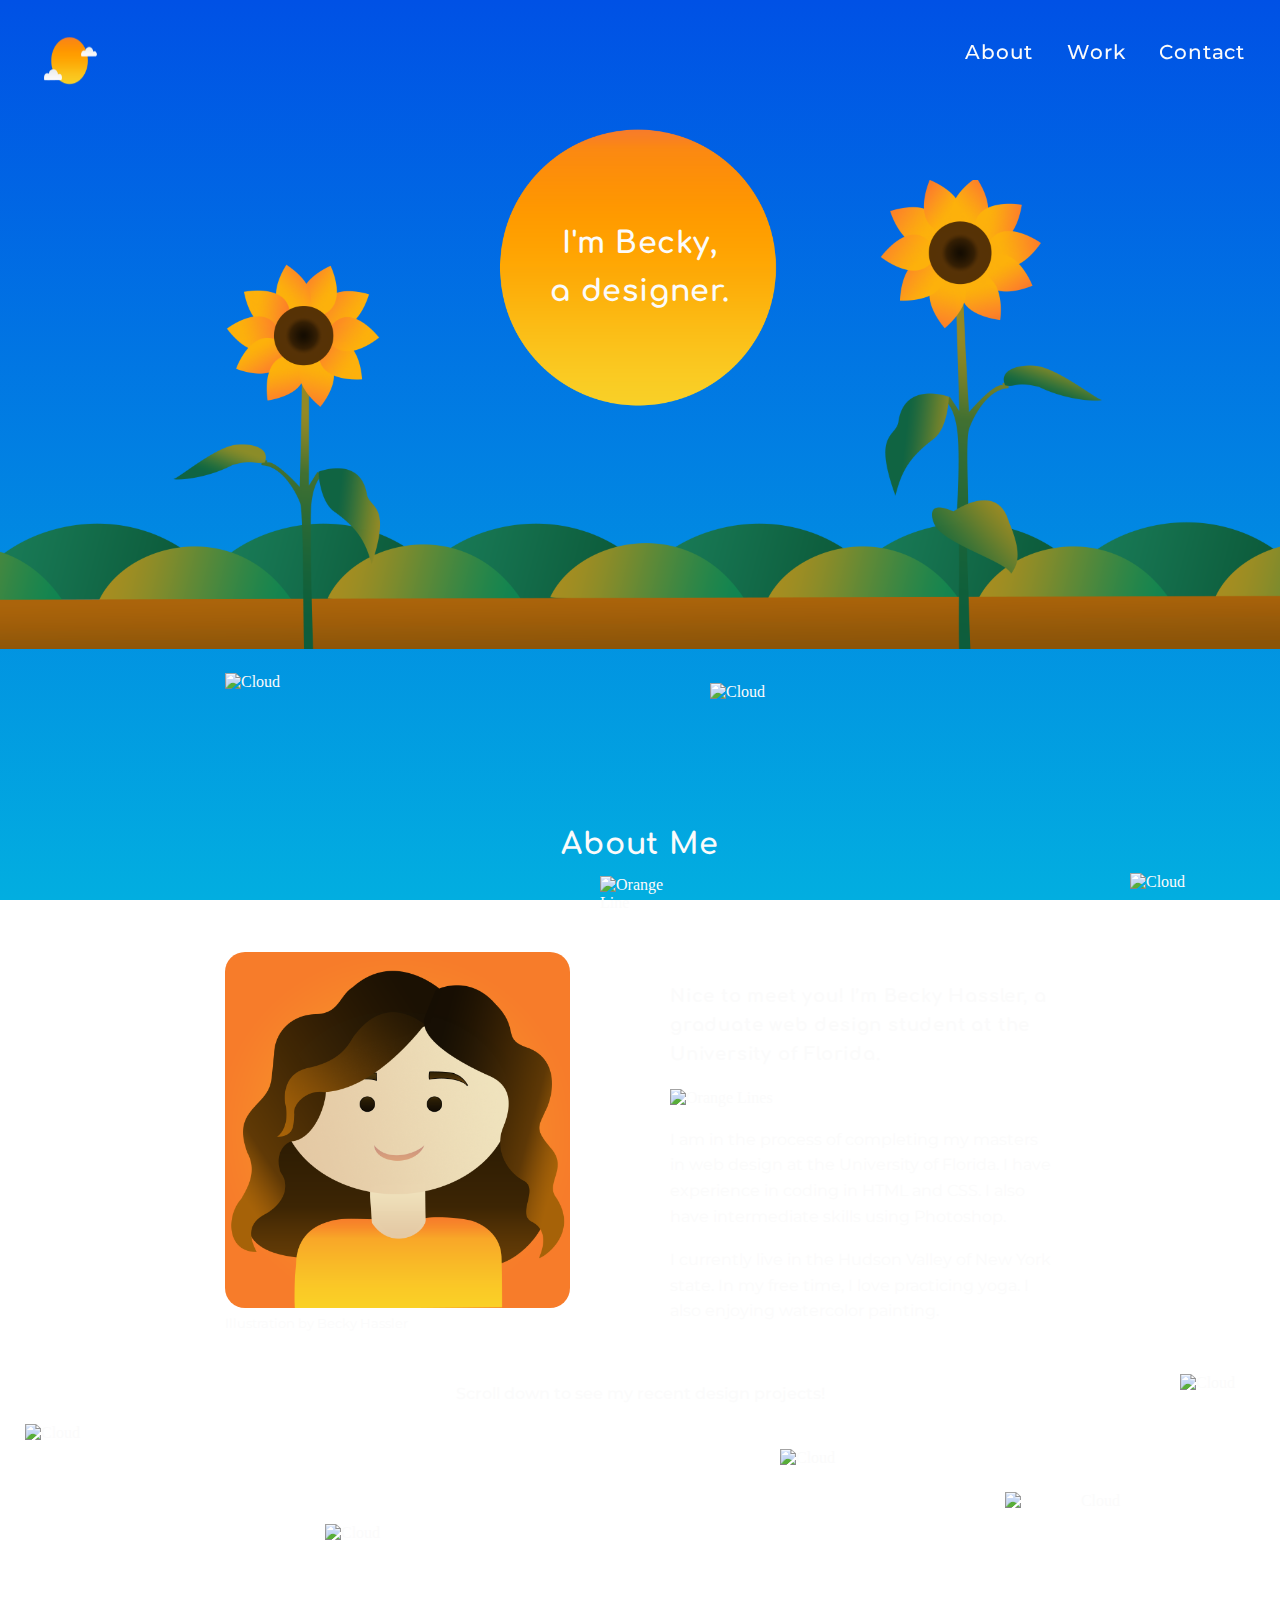
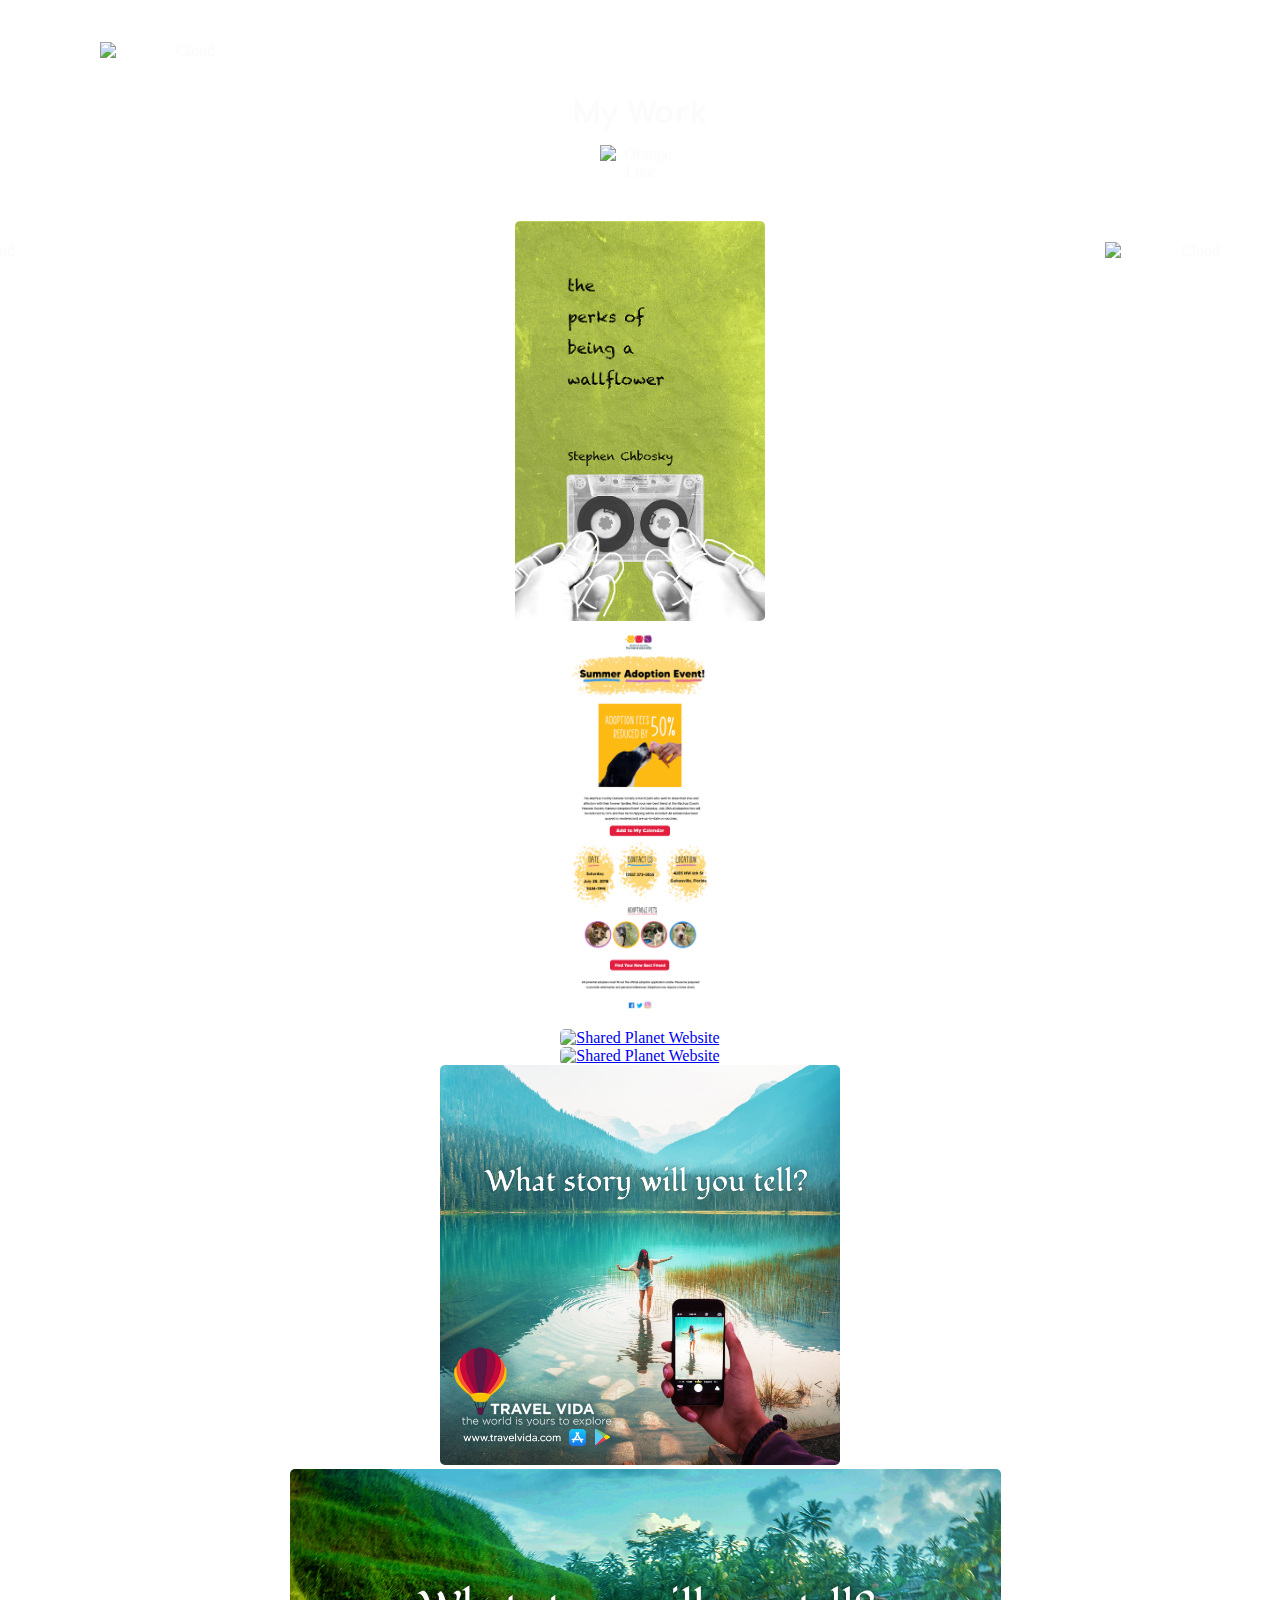
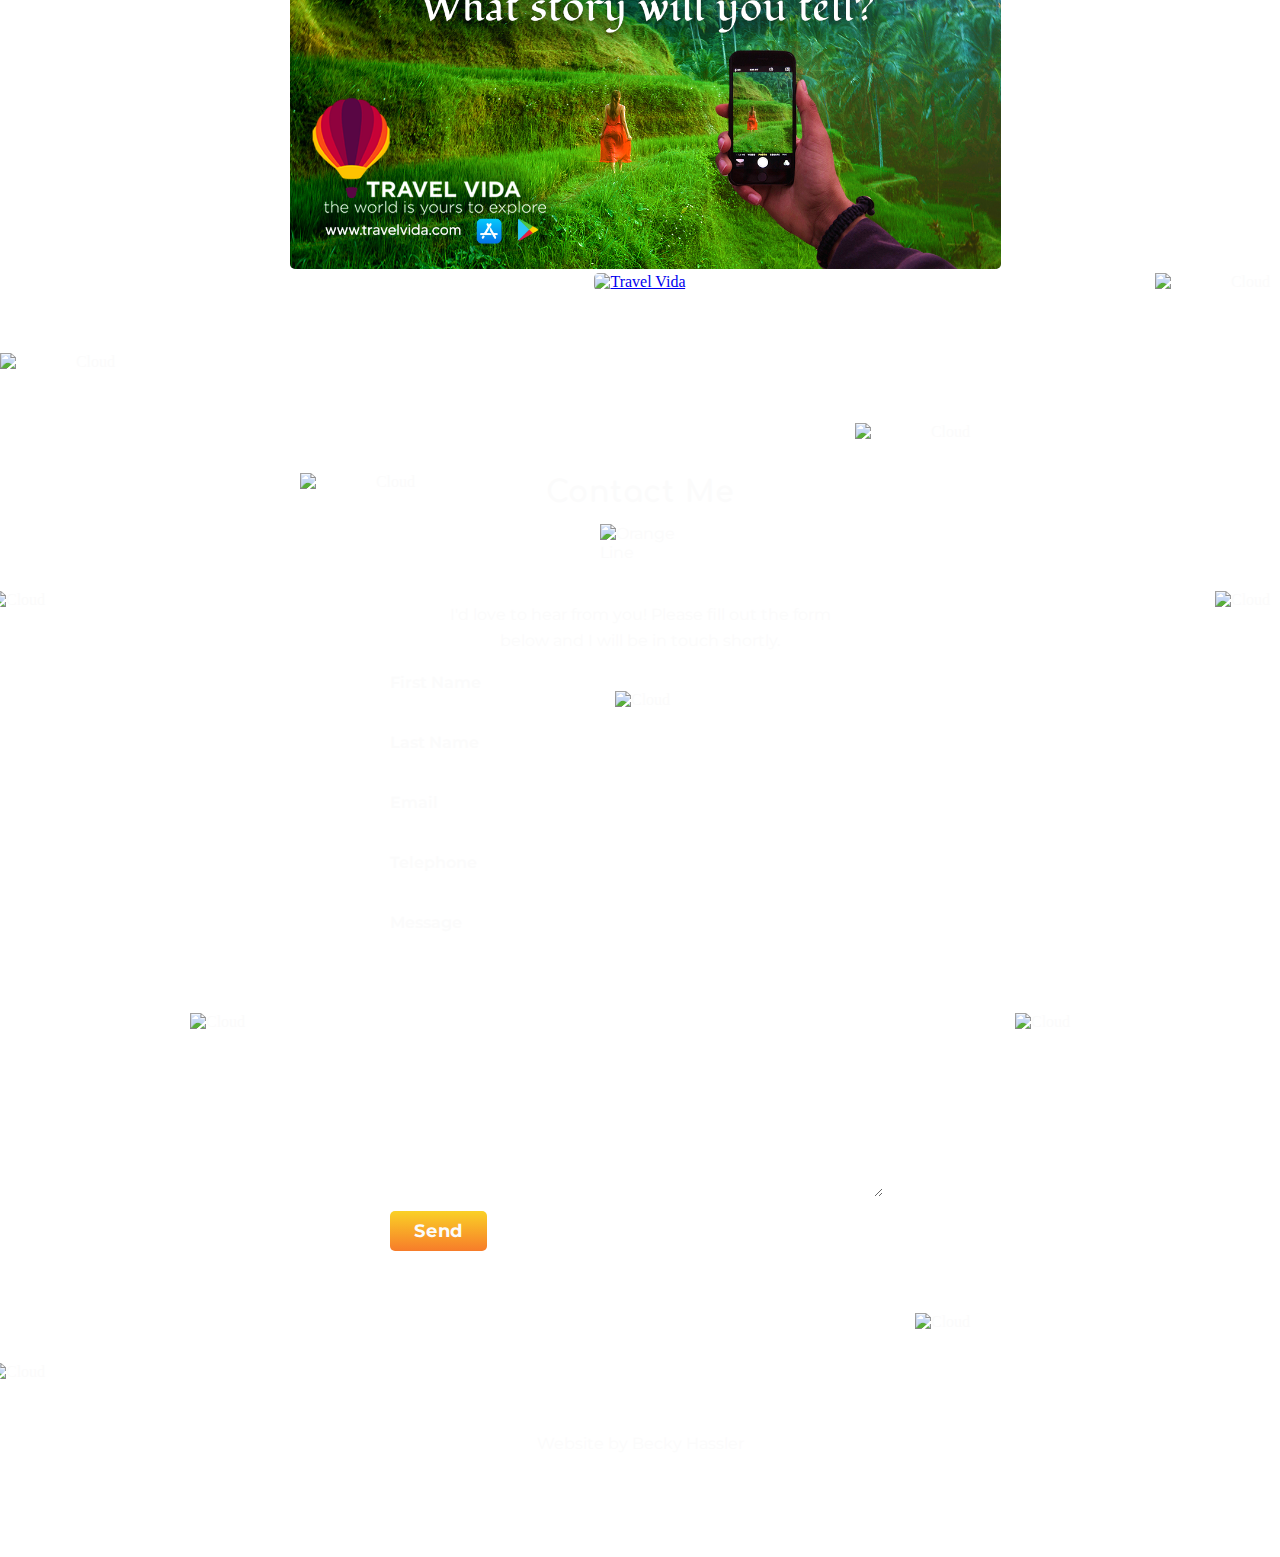
==== commit 454266c2: "styled slider & added google analytics to form" ====
--- a/index.html
+++ b/index.html
@@ -3,7 +3,7 @@
 
 <head>
   <!-- Global site tag (gtag.js) - Google Analytics -->
-  <script async src="https://www.googletagmanager.com/gtag/js?id=G-Q4KHEHRVS4"></script>
+  <script async src="https://www.googletagmanager.com/gtag/js?id=G-VNFDGEZCKX"></script>
   <script>
     window.dataLayer = window.dataLayer || [];
 
@@ -12,11 +12,10 @@
     }
     gtag('js', new Date());
 
-    gtag('config', 'G-Q4KHEHRVS4');
+    gtag('config', 'G-VNFDGEZCKX');
   </script>
 
   <meta charset="utf-8">
-
   <meta name="keywords" content="portfolio website web design graphic becky hassler">
   <meta name="description" content="See the web and graphic design portfolio of Becky Hassler.">
 
@@ -116,11 +115,12 @@
       <img src="images/orange-line.png" alt="Orange Line" title="Orange Line" class="orange-line">
       <div class="slider">
         <div>
-          <a href="images/ebook-project.jpg" data-lightbox="image-1" data-title="E-book cover design"><img class="slider-img" src="images/ebook-project.jpg" alt="The Perks of Being a Wallflower" title="The Perks of Being a Wallflower"></a>
-        </div>
-
-        <div>
-          <a href="images/email-project.jpg" data-lightbox="image-1" data-title="E-blast for animal shelter"><img class="slider-img" src="images/email-project.jpg" alt="Summer Adoption Event" title="Summer Adoption Event"></a>
+          <a href="images/ebook-project.jpg" data-lightbox="image-1" data-title="E-book cover design for a YA novel"><img class="slider-img" src="images/ebook-project.jpg" alt="The Perks of Being a Wallflower"
+              title="The Perks of Being a Wallflower"></a>
+        </div>
+
+        <div>
+          <a href="images/email-project.jpg" data-lightbox="image-1" data-title="E-blast for an animal shelter's adoption event"><img class="slider-img" src="images/email-project.jpg" alt="Summer Adoption Event" title="Summer Adoption Event"></a>
         </div>
 
         <div>
@@ -129,20 +129,20 @@
         </div>
 
         <div>
-          <a href="images/mobile-project.png" data-lightbox="image-1" data-title="Desktop version of a website redesign for an indie makeup brand"><img class="slider-img" src="images/mobile-project.png" alt="Shared Planet Website"
+          <a href="images/mobile-project.png" data-lightbox="image-1" data-title="Mobile version of a website redesign for an indie makeup brand"><img class="slider-img" src="images/mobile-project.png" alt="Shared Planet Website"
               title="Shared Planet Website"></a>
         </div>
 
         <div>
-          <a href="images/instagram-project.jpg" data-lightbox="image-1" data-title="Instagram ad for travel company"><img class="slider-img" src="images/instagram-project.jpg" alt="Travel Vida" title="Travel Vida"></a>
-        </div>
-
-        <div>
-          <a href="images/twitter-project.png" data-lightbox="image-1" data-title="Twitter ad for travel company"><img class="slider-img" src="images/twitter-project.png" alt="Travel Vida" title="Travel Vida"></a>
-        </div>
-
-        <div>
-          <a href="images/facebook-project.gif" data-lightbox="image-1" data-title="Facebook ad for travel company"><img class="slider-img" src="images/facebook-project.gif" alt="Travel Vida" title="Travel Vida"></a>
+          <a href="images/instagram-project.jpg" data-lightbox="image-1" data-title="Instagram ad for a travel company"><img class="slider-img" src="images/instagram-project.jpg" alt="Travel Vida" title="Travel Vida"></a>
+        </div>
+
+        <div>
+          <a href="images/twitter-project.png" data-lightbox="image-1" data-title="Twitter ad for a travel company"><img class="slider-img twitter" src="images/twitter-project.png" alt="Travel Vida" title="Travel Vida"></a>
+        </div>
+
+        <div>
+          <a href="images/facebook-project.gif" data-lightbox="image-1" data-title="Facebook ad for a travel company"><img class="slider-img" src="images/facebook-project.gif" alt="Travel Vida" title="Travel Vida"></a>
         </div>
 
       </div>
--- a/css/styles.css
+++ b/css/styles.css
@@ -235,6 +235,7 @@
   font-size: 18px;
   line-height: 1.6;
   letter-spacing: .05rem;
+  padding-top: 30px;
 }
 
 .orange-lines {
@@ -411,8 +412,9 @@
   font-size: 30px;
 }
 
-element.style {
-    height: 800px;
+img.lb-image {
+  height: auto !important;
+  width: 700px !important;
 }
 
 .slick-dots li button:before {
